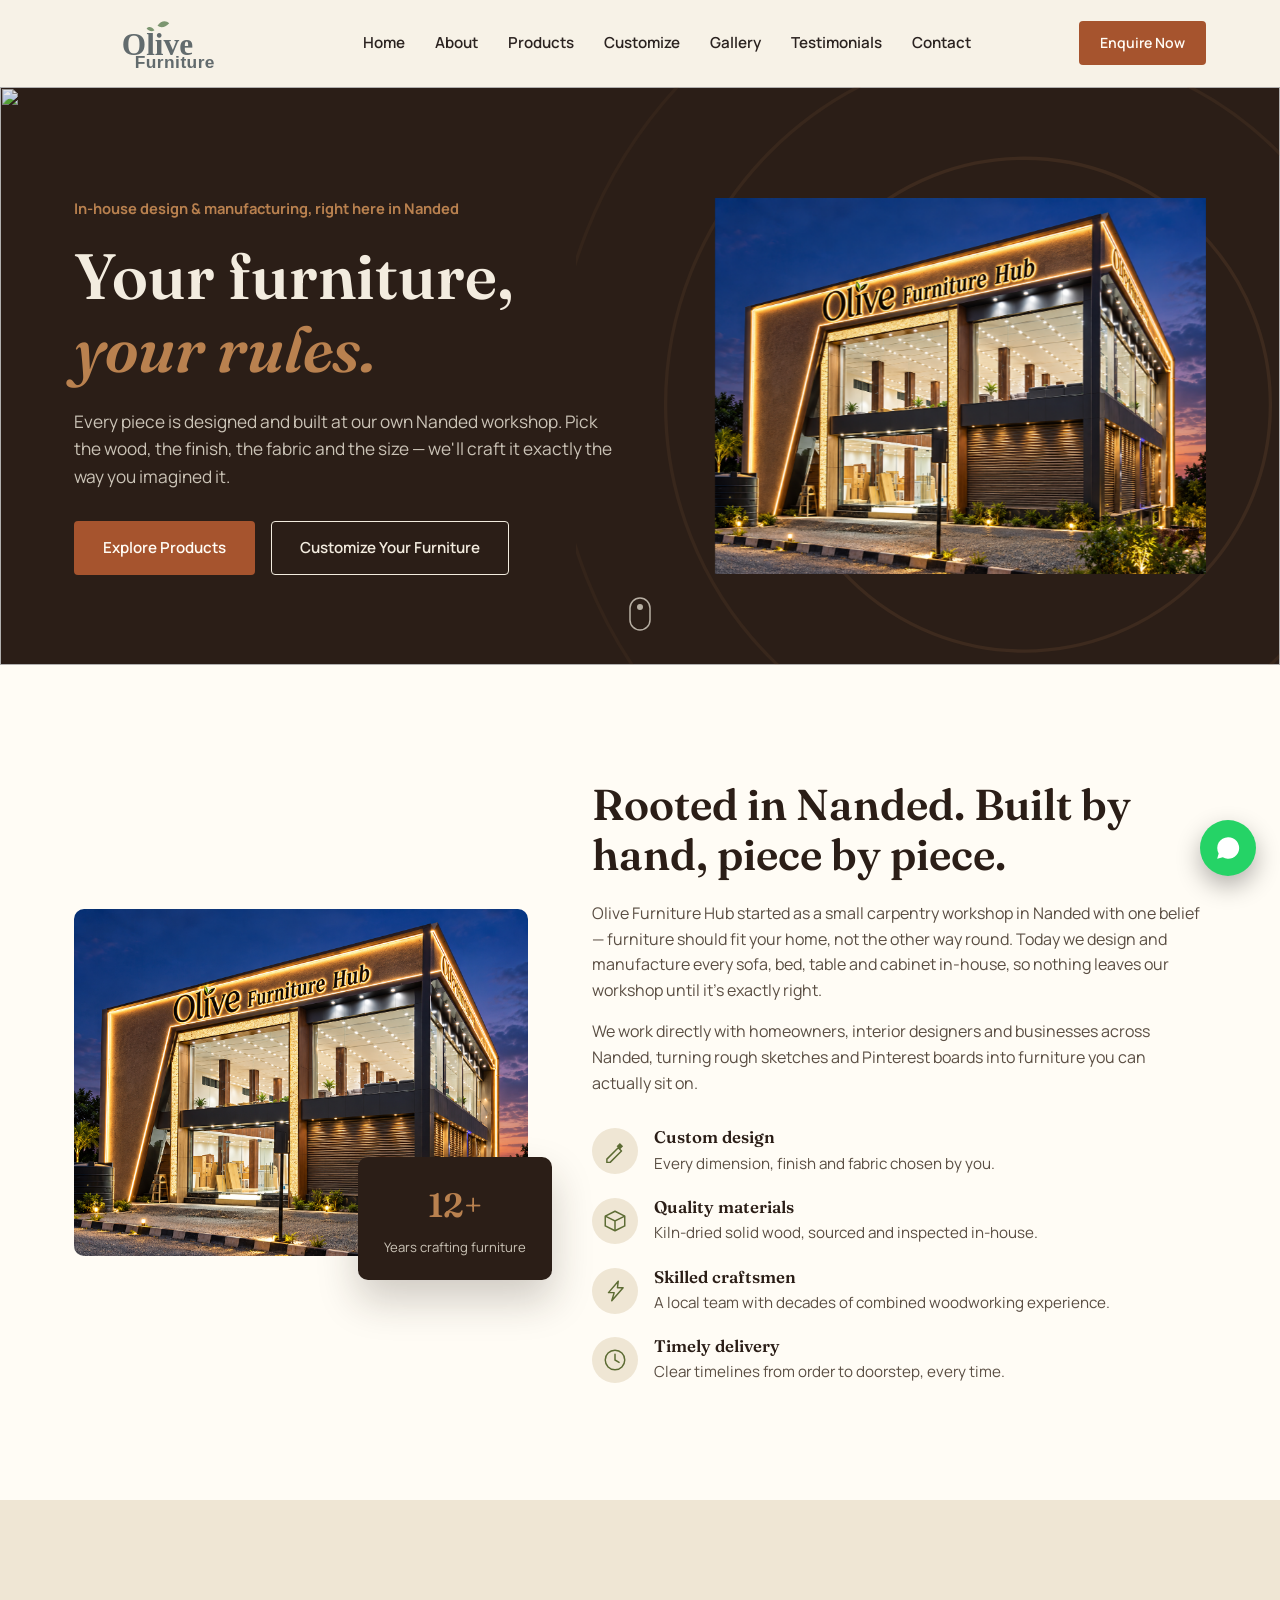
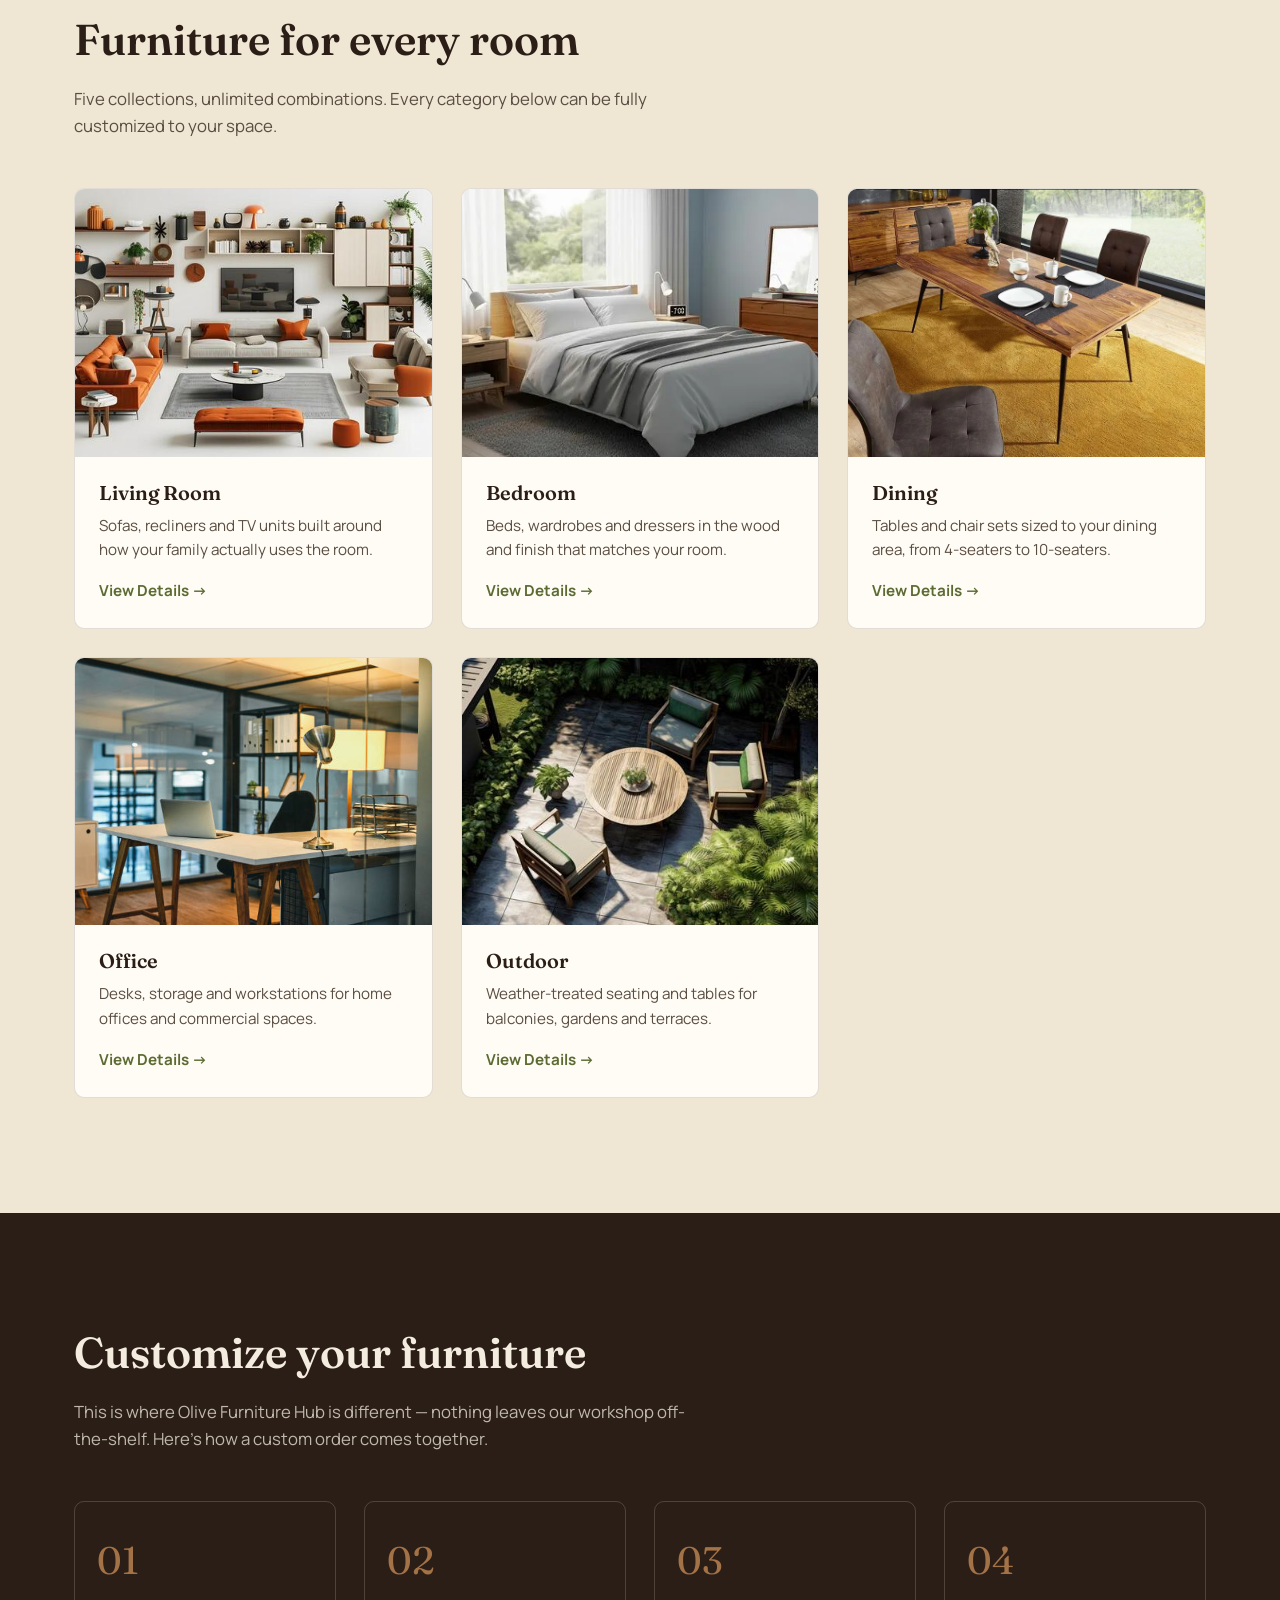
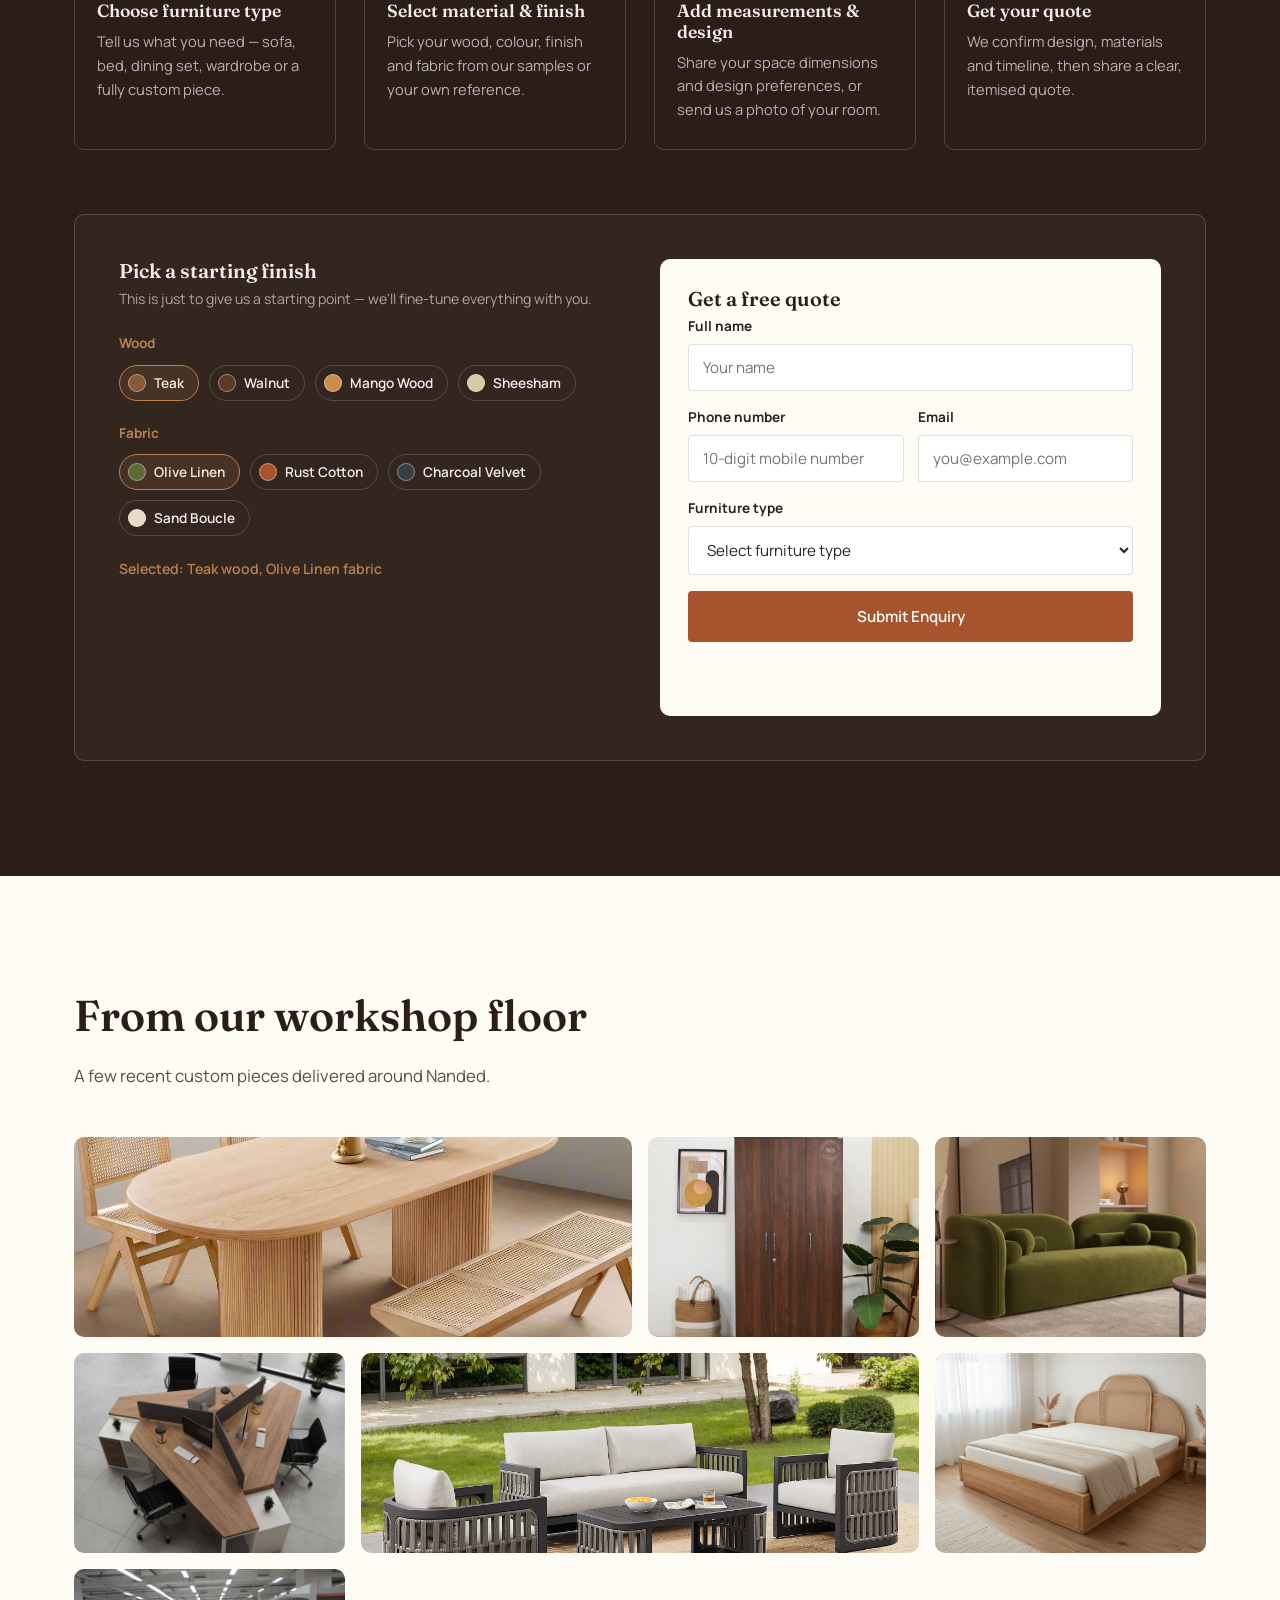
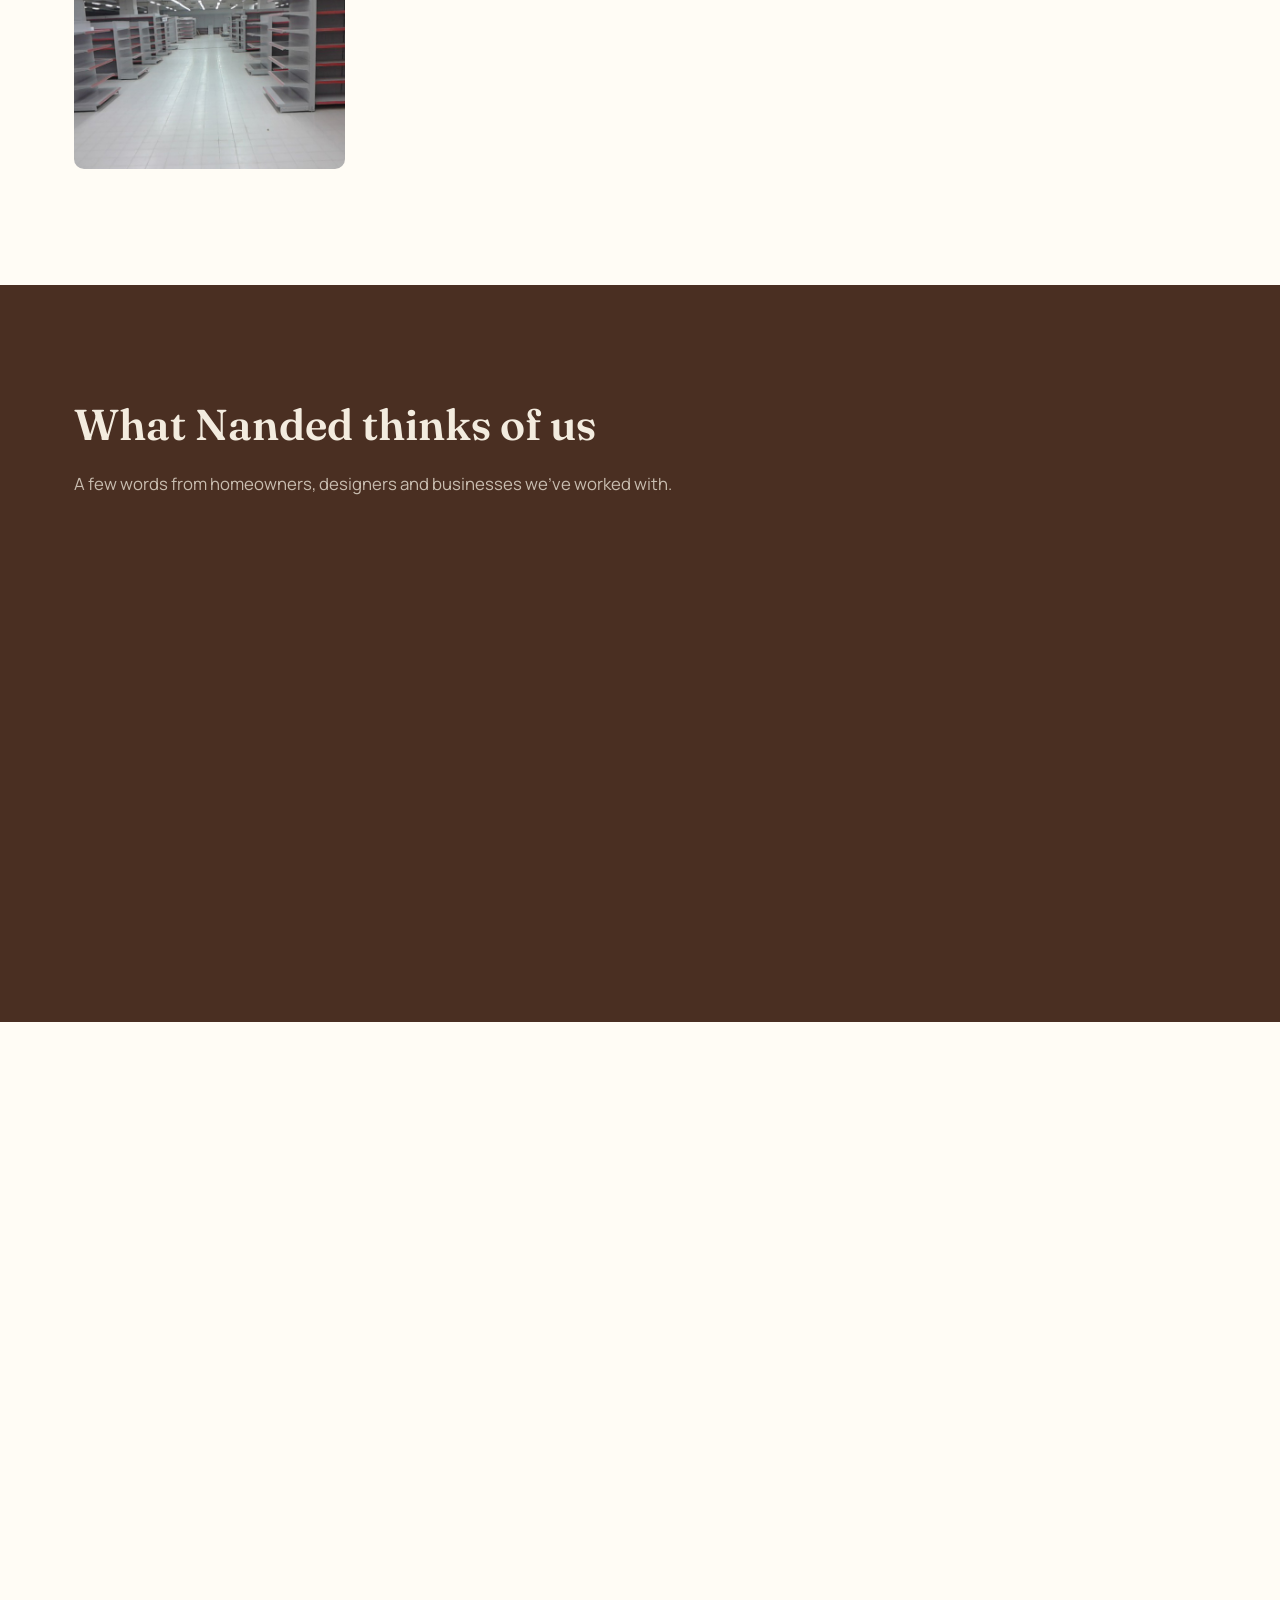
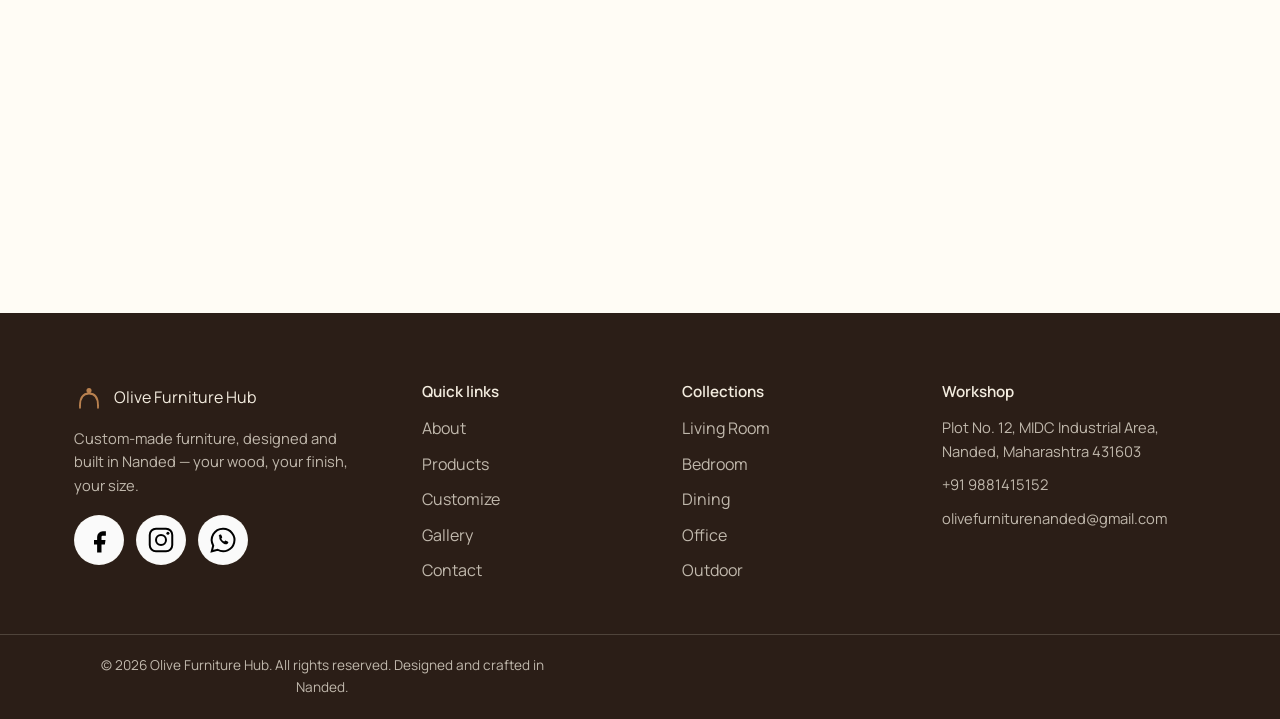
==== index.html @ 36357e7a "Add files via upload" ====
<!DOCTYPE html>
<html lang="en">
<head>
<meta charset="UTF-8">
<meta name="viewport" content="width=device-width, initial-scale=1.0">
<title>Olive Furniture Hub | Custom-Made Furniture in Nanded, Maharashtra</title>
<meta name="description" content="Olive Furniture Hub designs and manufactures custom, made-to-order furniture in Nanded. Choose your wood, finish, fabric and size — we craft the rest.">

<!-- Google Fonts: Fraunces (display serif) + Manrope (body sans) -->
<link rel="preconnect" href="https://fonts.googleapis.com">
<link rel="preconnect" href="https://fonts.gstatic.com" crossorigin>
<link href="https://fonts.googleapis.com/css2?family=Fraunces:ital,opsz,wght@0,9..144,400;0,9..144,500;0,9..144,600;0,9..144,700;1,9..144,500&family=Manrope:wght@400;500;600;700;800&display=swap" rel="stylesheet">

<link rel="stylesheet" href="style.css">
</head>
<body>

<!-- ============ HEADER / NAVBAR ============ -->
<header class="site-header" id="siteHeader">
  <div class="container header-inner">
    <a href="#home" class="logo">
      <span class="logo-mark" aria-hidden="true">
        <svg class="logo-svg"
        viewBox="0 20 250 115"
        xmlns="http://www.w3.org/2000/svg">

       <!-- OLIVE -->
       <text x="110"
             y="105"
             text-anchor="middle"
             font-family="Georgia, 'Times New Roman', serif"
             font-size="72"
             font-weight="600"
             letter-spacing="0"
             fill="#626B6D">
           Olive
       </text>

       <!-- Leaf -->
       <path
       d="M110 38
       C118 25, 130 25, 137 32
       C128 42, 118 44, 110 38Z"
       fill="#7C9670"/>

       <!-- Small leaf -->
       <path
       d="M103 48
       C97 39, 89 39, 85 44
       C91 51, 98 52, 103 48Z"
      fill="#7C9670"
    />

       <!-- Furniture -->
       <text x="150"
             y="135"
             text-anchor="middle"
             font-family="Arial, Helvetica, sans-serif"
             font-size="40"
             font-weight="600"
             letter-spacing="1"
             fill="#626B6D">
           Furniture
       </text>

   </svg>
      </span>
    </a>

    <nav class="main-nav" id="mainNav" aria-label="Primary">
      <ul>
        <li><a href="#home" class="nav-link">Home</a></li>
        <li><a href="#about" class="nav-link">About</a></li>
        <li><a href="#products" class="nav-link">Products</a></li>
        <li><a href="#customize" class="nav-link">Customize</a></li>
        <li><a href="#gallery" class="nav-link">Gallery</a></li>
        <li><a href="#testimonials" class="nav-link">Testimonials</a></li>
        <li><a href="#contact" class="nav-link">Contact</a></li>
      </ul>
    </nav>

    <div class="header-actions">
      <a href="#customize" class="btn btn-primary btn-small">Enquire Now</a>
      <button class="nav-toggle" id="navToggle" aria-label="Toggle menu" aria-expanded="false" aria-controls="mainNav">
        <span></span><span></span><span></span>
      </button>
    </div>
  </div>
</header>

<main>

  <!-- ============ HERO ============ -->
  <section class="hero" id="home">
    <div class="hero-bg" aria-hidden="true">
      <img src="https://placehold.co/1600x1200/2b1e17/2b1e17?text=+" alt="" class="hero-bg-img">
      <div class="wood-rings" aria-hidden="true">
        <svg viewBox="0 0 400 400" width="100%" height="100%" preserveAspectRatio="xMidYMid slice">
          <circle cx="200" cy="200" r="60" fill="none" stroke="#B9814F" stroke-opacity="0.18" stroke-width="1.5"/>
          <circle cx="200" cy="200" r="110" fill="none" stroke="#B9814F" stroke-opacity="0.14" stroke-width="1.5"/>
          <circle cx="200" cy="200" r="160" fill="none" stroke="#B9814F" stroke-opacity="0.10" stroke-width="1.5"/>
          <circle cx="200" cy="200" r="210" fill="none" stroke="#B9814F" stroke-opacity="0.07" stroke-width="1.5"/>
        </svg>
      </div>
    </div>

    <div class="container hero-inner">
      <div class="hero-copy">
        <p class="hero-eyebrow" data-reveal-item>In-house design &amp; manufacturing, right here in Nanded</p>
        <h1 class="hero-title">
          <span data-reveal-item>Your furniture,</span>
          <span data-reveal-item><em>your rules.</em></span>
        </h1>
        <p class="hero-sub" data-reveal-item>Every piece is designed and built at our own Nanded workshop. Pick the wood, the finish, the fabric and the size — we'll craft it exactly the way you imagined it.</p>
        <div class="hero-ctas" data-reveal-item>
          <a href="#products" class="btn btn-primary">Explore Products</a>
          <a href="#customize" class="btn btn-outline">Customize Your Furniture</a>
        </div>
      </div>

      <div class="hero-visual" data-reveal-item>
        <img src="image/shop-photo.png" alt="">
        </svg>
      </div>
    </div>
    <a href="#about" class="scroll-cue" aria-label="Scroll to About section">
      <svg width="22" height="34" viewBox="0 0 22 34"><rect x="1" y="1" width="20" height="32" rx="10" fill="none" stroke="currentColor" stroke-width="1.5"/><circle class="scroll-cue-dot" cx="11" cy="10" r="3" fill="currentColor"/></svg>
    </a>
  </section>

  <!-- ============ ABOUT ============ -->
  <section class="about" id="about">
    <div class="container about-grid">
      <div class="about-media" data-reveal>
        <img src="/image/shop-photo.png" alt="Craftsmen working at the Olive Furniture Hub workshop in Nanded" loading="lazy">
        <div class="about-stat-card">
          <span class="stat-number" data-count="12">0</span><span class="stat-suffix">+</span>
          <span class="stat-label">Years crafting furniture</span>
        </div>
      </div>

      <div class="about-copy" data-reveal>
        <h2>Rooted in Nanded. Built by hand, piece by piece.</h2>
        <p>Olive Furniture Hub started as a small carpentry workshop in Nanded with one belief — furniture should fit your home, not the other way round. Today we design and manufacture every sofa, bed, table and cabinet in-house, so nothing leaves our workshop until it's exactly right.</p>
        <p>We work directly with homeowners, interior designers and businesses across Nanded, turning rough sketches and Pinterest boards into furniture you can actually sit on.</p>

        <ul class="usp-list">
          <li>
            <span class="usp-icon" aria-hidden="true"><svg viewBox="0 0 32 32" width="26" height="26"><path d="M6 26 L20 12 L24 16 L10 30 L6 30 Z" fill="none" stroke="currentColor" stroke-width="1.8" stroke-linejoin="round"/><path d="M18 10 L22 6 L26 10 L22 14 Z" fill="currentColor"/></svg></span>
            <div><h3>Custom design</h3><p>Every dimension, finish and fabric chosen by you.</p></div>
          </li>
          <li>
            <span class="usp-icon" aria-hidden="true"><svg viewBox="0 0 32 32" width="26" height="26"><path d="M16 4 L28 10 V22 L16 28 L4 22 V10 Z" fill="none" stroke="currentColor" stroke-width="1.8" stroke-linejoin="round"/><path d="M4 10 L16 16 L28 10 M16 16 V28" fill="none" stroke="currentColor" stroke-width="1.8"/></svg></span>
            <div><h3>Quality materials</h3><p>Kiln-dried solid wood, sourced and inspected in-house.</p></div>
          </li>
          <li>
            <span class="usp-icon" aria-hidden="true"><svg viewBox="0 0 32 32" width="26" height="26"><path d="M20 4 L8 18 H15 L12 28 L26 12 H19 Z" fill="none" stroke="currentColor" stroke-width="1.8" stroke-linejoin="round"/></svg></span>
            <div><h3>Skilled craftsmen</h3><p>A local team with decades of combined woodworking experience.</p></div>
          </li>
          <li>
            <span class="usp-icon" aria-hidden="true"><svg viewBox="0 0 32 32" width="26" height="26"><circle cx="16" cy="16" r="12" fill="none" stroke="currentColor" stroke-width="1.8"/><path d="M16 9 V16 L21 19" fill="none" stroke="currentColor" stroke-width="1.8" stroke-linecap="round"/></svg></span>
            <div><h3>Timely delivery</h3><p>Clear timelines from order to doorstep, every time.</p></div>
          </li>
        </ul>
      </div>
    </div>
  </section>

  <!-- ============ PRODUCTS ============ -->
  <section class="products" id="products">
    <div class="container">
      <div class="section-head" data-reveal>
        <h2>Furniture for every room</h2>
        <p>Five collections, unlimited combinations. Every category below can be fully customized to your space.</p>
      </div>

      <div class="product-grid">

        <article class="product-card" data-reveal data-furniture-type="Living Room">
          <div class="product-media">
            <img src="image/Living-room-furniture.png" alt="Custom living room furniture collection" loading="lazy">
          </div>
          <div class="product-body">
            <h3>Living Room</h3>
            <p>Sofas, recliners and TV units built around how your family actually uses the room.</p>
            <button class="btn btn-text view-details-btn" data-type="Living Room"><a href="products-page.html">View Details →</a></button>
          </div>
        </article>

        <article class="product-card" data-reveal data-furniture-type="Bedroom">
          <div class="product-media">
            <img src="image/bedroom-furniture.png" alt="Custom bedroom furniture collection" loading="lazy">
          </div>
          <div class="product-body">
            <h3>Bedroom</h3>
            <p>Beds, wardrobes and dressers in the wood and finish that matches your room.</p>
            <button class="btn btn-text view-details-btn" data-type="Bedroom"><a href="products-page.html">View Details →</a></button>
          </div>
        </article>

        <article class="product-card" data-reveal data-furniture-type="Dining">
          <div class="product-media">
            <img src="image/dining-room-furniture .png" alt="Custom dining furniture collection" loading="lazy">
          </div>
          <div class="product-body">
            <h3>Dining</h3>
            <p>Tables and chair sets sized to your dining area, from 4-seaters to 10-seaters.</p>
            <button class="btn btn-text view-details-btn" data-type="Dining"><a href="products-page.html">View Details →</a></button>
          </div>
        </article>

        <article class="product-card" data-reveal data-furniture-type="Office">
          <div class="product-media">
            <img src="image/office-furniture .png" alt="Custom office furniture collection" loading="lazy">
          </div>
          <div class="product-body">
            <h3>Office</h3>
            <p>Desks, storage and workstations for home offices and commercial spaces.</p>
            <button class="btn btn-text view-details-btn" data-type="Office"><a href="products-page.html">View Details →</a></button>
          </div>
        </article>

        <article class="product-card" data-reveal data-furniture-type="Outdoor">
          <div class="product-media">
            <img src="image/outdoor-furniture.png" alt="Custom outdoor furniture collection" loading="lazy">
          </div>
          <div class="product-body">
            <h3>Outdoor</h3>
            <p>Weather-treated seating and tables for balconies, gardens and terraces.</p>
            <button class="btn btn-text view-details-btn" data-type="Outdoor"><a href="products-page.html">View Details →</a></button>
          </div>
        </article>

      </div>
    </div>
  </section>

  <!-- ============ CUSTOMIZE ============ -->
  <section class="customize" id="customize">
    <div class="container">
      <div class="section-head section-head-light" data-reveal>
        <h2>Customize your furniture</h2>
        <p>This is where Olive Furniture Hub is different — nothing leaves our workshop off-the-shelf. Here's how a custom order comes together.</p>
      </div>

      <div class="steps" data-reveal>
        <div class="step">
          <span class="step-number">01</span>
          <h3>Choose furniture type</h3>
          <p>Tell us what you need — sofa, bed, dining set, wardrobe or a fully custom piece.</p>
        </div>
        <div class="step">
          <span class="step-number">02</span>
          <h3>Select material &amp; finish</h3>
          <p>Pick your wood, colour, finish and fabric from our samples or your own reference.</p>
        </div>
        <div class="step">
          <span class="step-number">03</span>
          <h3>Add measurements &amp; design</h3>
          <p>Share your space dimensions and design preferences, or send us a photo of your room.</p>
        </div>
        <div class="step">
          <span class="step-number">04</span>
          <h3>Get your quote</h3>
          <p>We confirm design, materials and timeline, then share a clear, itemised quote.</p>
        </div>
      </div>

      <div class="customize-panel" data-reveal>
        <div class="material-picker">
          <h3>Pick a starting finish</h3>
          <p class="picker-hint">This is just to give us a starting point — we'll fine-tune everything with you.</p>

          <div class="picker-group">
            <span class="picker-label">Wood</span>
            <div class="swatch-row" role="group" aria-label="Wood finish options">
              <button type="button" class="swatch-btn is-selected" style="--sw:#8a5a34" data-wood="Teak" aria-pressed="true">Teak</button>
              <button type="button" class="swatch-btn" style="--sw:#5c3a26" data-wood="Walnut" aria-pressed="false">Walnut</button>
              <button type="button" class="swatch-btn" style="--sw:#c98f4a" data-wood="Mango Wood" aria-pressed="false">Mango Wood</button>
              <button type="button" class="swatch-btn" style="--sw:#d9c9a3" data-wood="Sheesham" aria-pressed="false">Sheesham</button>
            </div>
          </div>

          <div class="picker-group">
            <span class="picker-label">Fabric</span>
            <div class="swatch-row" role="group" aria-label="Fabric options">
              <button type="button" class="swatch-btn is-selected" style="--sw:#5c6b33" data-fabric="Olive Linen" aria-pressed="true">Olive Linen</button>
              <button type="button" class="swatch-btn" style="--sw:#a6542e" data-fabric="Rust Cotton" aria-pressed="false">Rust Cotton</button>
              <button type="button" class="swatch-btn" style="--sw:#3a3f47" data-fabric="Charcoal Velvet" aria-pressed="false">Charcoal Velvet</button>
              <button type="button" class="swatch-btn" style="--sw:#e6dcc6" data-fabric="Sand Boucle" aria-pressed="false">Sand Boucle</button>
            </div>
          </div>

          <p class="picker-selection" id="pickerSelection">Selected: Teak wood, Olive Linen fabric</p>
        </div>

        <form class="enquiry-form" id="enquiryForm" novalidate>
          <h3>Get a free quote</h3>

          <div class="form-row">
            <label for="cf-name">Full name</label>
            <input type="text" id="cf-name" name="name" required placeholder="Your name">
          </div>

          <div class="form-row form-row-split">
            <div>
              <label for="cf-phone">Phone number</label>
              <input type="tel" id="cf-phone" name="phone" required placeholder="10-digit mobile number" pattern="[0-9+\-\s]{8,15}">
            </div>
            <div>
              <label for="cf-email">Email</label>
              <input type="email" id="cf-email" name="email" required placeholder="you@example.com">
            </div>
          </div>

          <div class="form-row">
            <label for="cf-type">Furniture type</label>
            <select id="cf-type" name="furnitureType" required>
              <option value="" disabled selected>Select furniture type</option>
              <option>Living Room</option>
              <option>Bedroom</option>
              <option>Dining</option>
              <option>Office</option>
              <option>Outdoor</option>
              <option>Something else / Fully custom</option>
            </select>
          </div>

          <input type="hidden" id="cf-wood" name="woodFinish" value="Teak">
          <input type="hidden" id="cf-fabric" name="fabric" value="Olive Linen">

          <button type="submit" class="btn btn-primary btn-block">Submit Enquiry</button>
          <p class="form-note" id="enquiryNote" role="status" aria-live="polite"></p>
        </form>
      </div>
    </div>
  </section>

  <!-- ============ GALLERY ============ -->
  <section class="gallery" id="gallery">
    <div class="container">
      <div class="section-head" data-reveal>
        <h2>From our workshop floor</h2>
        <p>A few recent custom pieces delivered around Nanded.</p>
      </div>

      <div class="gallery-grid" data-reveal>
        <button class="gallery-item span-2" data-caption="Custom teak dining set — Vishnupuri, Nanded">
          <img src="image/teak-dining-set.png" alt="Custom teak dining set delivered in Vishnupuri, Nanded" loading="lazy">
        </button>
        <button class="gallery-item" data-caption="Walnut-finish wardrobe — CIDCO, Nanded">
          <img src="image/walnut-finish-wardrobe.png" alt="Custom walnut finish wardrobe, CIDCO Nanded" loading="lazy">
        </button>
        <button class="gallery-item" data-caption="Olive-upholstered sofa set — Shivaji Nagar, Nanded">
          <img src="image/olive-upholstered-sofa-set.png" alt="Custom olive upholstered sofa set, Shivaji Nagar Nanded" loading="lazy">
        </button>
        <button class="gallery-item" data-caption="Office workstation set — commercial client, Nanded">
          <img src="image/office-workstation-set.png" alt="Custom office workstation set for a Nanded business" loading="lazy">
        </button>
        <button class="gallery-item span-2" data-caption="Outdoor patio seating — private residence, Vazirabad">
          <img src="image/outdoor-patio-seating.png" alt="Custom outdoor patio seating, Vazirabad Nanded" loading="lazy">
        </button>
        <button class="gallery-item" data-caption="Mango wood bed frame — client home, Nanded">
          <img src="image/mango-wood-bed-frame.png" alt="Custom mango wood bed frame delivered in Nanded" loading="lazy">
        </button>
        <button class="gallery-item" data-caption="Boutique store fixtures — Nanded city centre">
          <img src="image/retail-store-fixtures.png" alt="Custom retail store fixtures made for a Nanded boutique" loading="lazy">
        </button>
      </div>
    </div>
  </section>

  <!-- ============ TESTIMONIALS ============ -->
  <section class="testimonials" id="testimonials">
    <div class="container">
      <div class="section-head section-head-light" data-reveal>
        <h2>What Nanded thinks of us</h2>
        <p>A few words from homeowners, designers and businesses we've worked with.</p>
      </div>

      <div class="testimonial-grid" data-reveal>
        <figure class="testimonial-card">
          <span class="quote-mark" aria-hidden="true">&ldquo;</span>
          <div class="stars" aria-label="5 out of 5 stars">★★★★★</div>
          <blockquote>We gave them a Pinterest photo and our room measurements — the sofa that arrived matched almost exactly. The olive fabric was our idea and it looks fantastic.</blockquote>
          <figcaption>Rajesh Deshmukh <span>Vishnupuri, Nanded</span></figcaption>
        </figure>

        <figure class="testimonial-card">
          <span class="quote-mark" aria-hidden="true">&ldquo;</span>
          <div class="stars" aria-label="5 out of 5 stars">★★★★★</div>
          <blockquote>As an interior designer, I need a manufacturer who can actually follow a spec sheet. Olive Furniture Hub is now my go-to for every custom-wood project in Nanded.</blockquote>
          <figcaption>Ar. Priya Kulkarni <span>Interior Designer, Nanded</span></figcaption>
        </figure>

        <figure class="testimonial-card">
          <span class="quote-mark" aria-hidden="true">&ldquo;</span>
          <div class="stars" aria-label="4.5 out of 5 stars">★★★★☆</div>
          <blockquote>Ordered a full set of office desks for our new showroom. Delivery was on the date they promised, and the finish quality is better than the branded options we compared.</blockquote>
          <figcaption>Sanjay Patil <span>Shop Owner, Nanded</span></figcaption>
        </figure>
      </div>
    </div>
  </section>

  <!-- ============ CONTACT ============ -->
  <section class="contact" id="contact">
    <div class="container contact-grid">
      <div class="contact-info" data-reveal>
        <h2>Visit or reach us</h2>
        <p>Have a design in mind? Drop by the workshop or send us a message — we reply within a day.</p>

        <ul class="contact-list">
          <li>
            <span class="contact-icon" aria-hidden="true"><svg viewBox="0 0 24 24" width="22" height="22"><path d="M12 22 C12 22 5 14.5 5 9.5 A7 7 0 0 1 19 9.5 C19 14.5 12 22 12 22 Z" fill="none" stroke="currentColor" stroke-width="1.6"/><circle cx="12" cy="9.5" r="2.6" fill="none" stroke="currentColor" stroke-width="1.6"/></svg></span>
            <span>Opp. New Kisan Fruit Market, Maltekdi Road, Kamsha, Nanded-431605</span>
          </li>
          <li>
            <span class="contact-icon" aria-hidden="true"><svg viewBox="0 0 24 24" width="22" height="22"><path d="M4 4h4l2 5-2.5 1.5a12 12 0 0 0 6 6L15 14l5 2v4a2 2 0 0 1-2 2C9.6 22 2 14.4 2 6a2 2 0 0 1 2-2Z" fill="none" stroke="currentColor" stroke-width="1.6" stroke-linejoin="round"/></svg></span>
            <a href="tel:+919881415152">+91 9881415152</a>
            <span>/ </span>
            <a href="tel:+919595951641">+91 9595951641
            </a>
          </li>
          <li>
            <span class="contact-icon" aria-hidden="true"><svg viewBox="0 0 24 24" width="22" height="22"><rect x="3" y="5" width="18" height="14" rx="2" fill="none" stroke="currentColor" stroke-width="1.6"/><path d="M3 6l9 7 9-7" fill="none" stroke="currentColor" stroke-width="1.6"/></svg></span>
            <a href="mailto: olivefurniturenanded@gmail.com">olivefurniturenanded@gmail.com</a>
          </li>
          <li>
            <span class="contact-icon" aria-hidden="true"><svg viewBox="0 0 24 24" width="22" height="22"><circle cx="12" cy="12" r="9" fill="none" stroke="currentColor" stroke-width="1.6"/><path d="M12 7v5l3.5 2" fill="none" stroke="currentColor" stroke-width="1.6" stroke-linecap="round"/></svg></span>
            <span>Mon – Sun: 10:30 AM – 9:00 PM · </span>
          </li>
        </ul>

        <div class="map-embed">
          <iframe src="https://www.google.com/maps/embed?pb=!1m18!1m12!1m3!1d3768.3905339121243!2d77.34354177433642!3d19.178137648759865!2m3!1f0!2f0!3f0!3m2!1i1024!2i768!4f13.1!3m3!1m2!1s0x3bd1d700284fc1b5%3A0xa8c2c66d99af30bd!2sOLIVE%20FURNITURE%20HUB!5e0!3m2!1sen!2sus!4v1788777095769!5m2!1sen!2sus" width="600" height="300" style="border:0;" allowfullscreen="" loading="lazy" referrerpolicy="strict-origin-when-cross-origin"></iframe>
        </div>
      </div>

      <form class="contact-form" id="contactForm" data-reveal novalidate>
        <h3>Send us a message</h3>
        <div class="form-row">
          <label for="ct-name">Name</label>
          <input type="text" id="ct-name" name="name" required placeholder="Your name">
        </div>
        <div class="form-row">
          <label for="ct-email">Phone No.</label>
          <input type="phone" id="ct-email" name="email" required placeholder="10-digit Mobile Number">
        </div>
        <div class="form-row">
          <label for="ct-message">Message</label>
          <textarea id="ct-message" name="message" rows="5" required placeholder="Tell us what you're looking for..."></textarea>
        </div>
        <button type="submit" class="btn btn-primary btn-block">Send Message</button>
        <p class="form-note" id="contactNote" role="status" aria-live="polite"></p>
      </form>
    </div>
  </section>

</main>

<!-- ============ FOOTER ============ -->
<footer class="site-footer">
  <div class="container footer-grid">
    <div class="footer-brand">
      <a href="#home" class="logo logo-footer">
        <span class="logo-mark" aria-hidden="true">
          <svg viewBox="0 0 40 40" width="30" height="30"><path d="M8 30 Q8 14 20 14 Q32 14 32 30" fill="none" stroke="currentColor" stroke-width="2.4" stroke-linecap="round"/><path d="M8 30 V33 M32 30 V33" stroke="currentColor" stroke-width="2.4" stroke-linecap="round"/><circle cx="20" cy="10" r="3.4" fill="currentColor"/></svg>
        </span>
        <span class="logo-text">Olive Furniture Hub</span>
      </a>
      <p>Custom-made furniture, designed and built in Nanded — your wood, your finish, your size.</p>
      <div class="social-row">
        <a href="#" aria-label="Facebook"><svg viewBox="0 0 24 24" width="30" height="30"><path d="M15 8.5h2.5V5h-2.5A4.5 4.5 0 0 0 10.5 9.5V12H8v3.5h2.5V22H14v-6.5h2.7l.5-3.5H14V9.7c0-.9.4-1.2 1-1.2Z" fill="currentColor"/></svg></a>
        <a href="#" aria-label="Instagram"><svg viewBox="0 0 24 24" width="30" height="30"><rect x="3" y="3" width="18" height="18" rx="5" fill="none" stroke="currentColor" stroke-width="1.6"/><circle cx="12" cy="12" r="4" fill="none" stroke="currentColor" stroke-width="1.6"/><circle cx="17.5" cy="6.5" r="1.2" fill="currentColor"/></svg></a>
        <a href="#" aria-label="WhatsApp"><svg viewBox="0 0 24 24" width="30" height="30"><path d="M12 3a9 9 0 0 0-7.8 13.5L3 21l4.7-1.2A9 9 0 1 0 12 3Z" fill="none" stroke="currentColor" stroke-width="1.6"/><path d="M8.5 8.7c.3-.7 1-1.3 1.7-1.1.4.1.9 1.4 1.1 1.9.1.3 0 .6-.2.8l-.5.6c.4.9 1.4 1.9 2.3 2.3l.6-.5c.2-.2.5-.3.8-.2.5.2 1.8.7 1.9 1.1.2.7-.4 1.4-1.1 1.7-1.1.5-2.6-.1-4.2-1.7-1.6-1.6-2.2-3.1-1.7-4.2Z" fill="currentColor"/></svg></a>
      </div>
    </div>

    <div class="footer-links">
      <h4>Quick links</h4>
      <ul>
        <li><a href="#about">About</a></li>
        <li><a href="#products">Products</a></li>
        <li><a href="#customize">Customize</a></li>
        <li><a href="#gallery">Gallery</a></li>
        <li><a href="#contact">Contact</a></li>
      </ul>
    </div>

    <div class="footer-links">
      <h4>Collections</h4>
      <ul>
        <li><a href="#products">Living Room</a></li>
        <li><a href="#products">Bedroom</a></li>
        <li><a href="#products">Dining</a></li>
        <li><a href="#products">Office</a></li>
        <li><a href="#products">Outdoor</a></li>
      </ul>
    </div>

    <div class="footer-contact">
      <h4>Workshop</h4>
      <p>Plot No. 12, MIDC Industrial Area,<br>Nanded, Maharashtra 431603</p>
      <p><a href="tel:+919881415152">+91 9881415152</a></p>
      <p><a href="mailto:olivefurniturenanded@gmail.com">olivefurniturenanded@gmail.com</a></p>
    </div>
  </div>

  <div class="footer-bottom">
    <div class="container">
      <p>&copy; <span id="year"></span> Olive Furniture Hub. All rights reserved. Designed and crafted in Nanded.</p>
    </div>
  </div>
</footer>

<!-- Floating quick-contact button -->
<a href="https://wa.me/919881415152" class="float-whatsapp" target="_blank" rel="noopener" aria-label="Chat with us on WhatsApp">
  <svg viewBox="0 0 24 24" width="26" height="26"><path d="M12 2a10 10 0 0 0-8.6 15L2 22l5.2-1.4A10 10 0 1 0 12 2Z" fill="currentColor"/><path d="M8.7 7.4c.3-.7 1.1-1.5 1.9-1.2.5.1 1 1.6 1.2 2.1.1.4 0 .7-.2.9l-.6.7c.5 1 1.6 2.1 2.6 2.6l.7-.6c.2-.2.5-.3.9-.2.5.2 2 .7 2.1 1.2.3.8-.5 1.6-1.2 1.9-1.2.6-2.9-.1-4.7-1.9-1.8-1.8-2.5-3.5-1.7-4.5Z" fill="#fff"/></svg>
</a>

<!-- Lightbox for gallery -->
<div class="lightbox" id="lightbox" aria-hidden="true">
  <button class="lightbox-close" id="lightboxClose" aria-label="Close preview">&times;</button>
  <figure>
    <img id="lightboxImg" src="" alt="">
    <figcaption id="lightboxCaption"></figcaption>
  </figure>
</div>

<script src="script.js"></script>
</body>
</html>
---- style.css ----
/* =========================================================
   OLIVE FURNITURE HUB — STYLESHEET
   Structure:
   1. Design tokens (colors, type, spacing)
   2. Reset & base
   3. Layout helpers
   4. Buttons
   5. Header / Nav
   6. Hero
   7. About
   8. Products
   9. Customize
   10. Gallery + Lightbox
   11. Testimonials
   12. Contact
   13. Footer
   14. Floating WhatsApp button
   15. Scroll-reveal & misc animation
   16. Responsive breakpoints
   ========================================================= */

/* ---------- 1. DESIGN TOKENS ---------- */
:root{
  /* Warm, woody palette */
  --cream:        #fffcf5;   /* main light background */
  --cream-alt:    #EFE6D4;   /* secondary light background */
  --walnut-dark:  #2B1E17;   /* darkest brown - footer, deep sections */
  --walnut:       #4A2F22;   /* rich walnut - hero, headings on light */
  --oak:          #B9814F;   /* warm oak accent */
  --olive:        #5C6B33;   /* brand olive green */
  --olive-dark:   #414A24;   /* olive hover state */
  --rust:         #A6542E;   /* CTA / accent */
  --rust-dark:    #8A4324;
  --text:         #2B2320;   /* body text on light backgrounds */
  --text-soft:    #5A4E43;
  --text-on-dark: #F3ECDF;
  --line:         rgba(43, 30, 23, 0.14);
  --line-on-dark: rgba(243, 236, 223, 0.18);

  --font-display: 'Fraunces', Georgia, serif;
  --font-body: 'Manrope', -apple-system, BlinkMacSystemFont, sans-serif;

  --radius-sm: 4px;
  --radius-md: 10px;
  --shadow-soft: 0 14px 30px rgba(43, 30, 23, 0.14);
  --shadow-lift: 0 20px 40px rgba(43, 30, 23, 0.22);

  --container-w: 1180px;
  --section-pad: clamp(64px, 9vw, 120px);
}

/* ---------- 2. RESET & BASE ---------- */
*, *::before, *::after{ box-sizing: border-box; }
html{ scroll-behavior: smooth; }
body{
  margin:0;
  font-family: var(--font-body);
  color: var(--text);
  background: var(--cream);
  line-height: 1.6;
  -webkit-font-smoothing: antialiased;
}
img{ max-width:100%; display:block; }
a{ color: inherit; text-decoration: none; }
ul{ list-style:none; margin:0; padding:0; }
button{ font-family: inherit; cursor:pointer; }
h1,h2,h3,h4{
  font-family: var(--font-display);
  color: var(--walnut-dark);
  line-height: 1.15;
  margin: 0 0 0.5em;
  font-weight: 600;
}
h1{ font-size: clamp(2.4rem, 5vw, 4rem); }
h2{ font-size: clamp(1.9rem, 3.4vw, 2.7rem); }
h3{ font-size: 1.25rem; }
p{ margin:0 0 1em; max-width: 62ch; }
em{ font-style: italic; }

@media (prefers-reduced-motion: reduce){
  html{ scroll-behavior:auto; }
  *, *::before, *::after{ animation-duration: 0.01ms !important; animation-iteration-count:1 !important; transition-duration: 0.01ms !important; }
}

/* ---------- 3. LAYOUT HELPERS ---------- */
.container{
  width: 100%;
  max-width: var(--container-w);
  margin: 0 auto;
  padding: 0 24px;
}
section{ padding: var(--section-pad) 0; }
.section-head{ max-width: 640px; margin-bottom: 48px; }
.section-head p{ color: var(--text-soft); font-size: 1.05rem; }
.section-head-light h2, .section-head-light p{ color: var(--text-on-dark); }
.section-head-light p{ color: rgba(243,236,223,0.75); }

/* ---------- 4. BUTTONS ---------- */
.btn{
  display: inline-flex;
  align-items:center;
  justify-content:center;
  gap: 8px;
  padding: 14px 28px;
  border-radius: var(--radius-sm);
  font-weight: 600;
  font-size: 0.95rem;
  border: 1.5px solid transparent;
  transition: transform 0.25s ease, background-color 0.25s ease, color 0.25s ease, box-shadow 0.25s ease;
  white-space: nowrap;
}
.btn-primary{
  background: var(--rust);
  color: var(--cream);
}
.btn-primary:hover{
  background: var(--rust-dark);
  transform: translateY(-2px);
  box-shadow: var(--shadow-soft);
}
.btn-outline{
  border-color: var(--text-on-dark);
  color: var(--text-on-dark);
  background: transparent;
}
.btn-outline:hover{
  background: var(--text-on-dark);
  color: var(--walnut-dark);
  transform: translateY(-2px);
}
.btn-small{ padding: 10px 20px; font-size: 0.88rem; }
.btn-block{ width:100%; }
.btn-text{
  background:none;
  border:none;
  padding:0;
  color: var(--olive);
  font-weight:700;
  border-bottom: 1.5px solid transparent;
}
.btn-text:hover{ border-bottom-color: var(--olive); }

/* ---------- 5. HEADER / NAV ---------- */
.site-header{
  position: sticky;
  top:0;
  z-index: 100;
  background: rgba(247, 241, 230, 0.9);
  backdrop-filter: blur(10px);
  border-bottom: 1px solid transparent;
  transition: box-shadow 0.3s ease, border-color 0.3s ease, padding 0.3s ease;
}
.site-header.scrolled{
  box-shadow: 0 4px 20px rgba(43,30,23,0.08);
  border-bottom-color: var(--line);
}
.header-inner{
  display:flex;
  align-items:center;
  justify-content:space-between;
  padding: 18px 24px;
  transition: padding 0.3s ease;
}
.site-header.scrolled .header-inner{ padding: 12px 24px; }

.logo{
  display:flex;
  align-items:center;
  gap:10px;
  color: var(--walnut-dark);
}

.logo-svg {
  width: 180px;
  height: 50px;
}
.logo-mark{ color: var(--rust); display:flex; }

.main-nav ul{ display:flex; gap: 30px; }
.nav-link{
  position:relative;
  font-weight: 600;
  font-size: 0.95rem;
  color: var(--text);
  padding: 6px 0;
}
.nav-link::after{
  content:"";
  position:absolute;
  left:0; bottom:0;
  width:0%; height:2px;
  background: var(--olive);
  transition: width 0.25s ease;
}
.nav-link:hover::after{ width:100%; }

.header-actions{ display:flex; align-items:center; gap:18px; }

.nav-toggle{
  display:none;
  flex-direction:column;
  justify-content:center;
  gap:5px;
  width: 34px; height: 34px;
  background:none; border:none;
  padding:0;
}
.nav-toggle span{
  display:block; height:2px; width:100%;
  background: var(--walnut-dark);
  transition: transform 0.3s ease, opacity 0.3s ease;
}
.nav-toggle.is-open span:nth-child(1){ transform: translateY(7px) rotate(45deg); }
.nav-toggle.is-open span:nth-child(2){ opacity:0; }
.nav-toggle.is-open span:nth-child(3){ transform: translateY(-7px) rotate(-45deg); }

/* ---------- 6. HERO ---------- */
.hero{
  position: relative;
  background: var(--walnut-dark);
  color: var(--text-on-dark);
  overflow: hidden;
  padding: clamp(60px, 10vw, 110px) 0 90px;
}
.hero-bg{ position:absolute; inset:0; z-index:0; }
.hero-bg-img{ position:absolute; inset:0; width:100%; height:100%; object-fit:cover; opacity:0.9; }
.wood-rings{ position:absolute; top:-10%; right:-15%; width:70%; height:130%; opacity:0.9; }

.hero-inner{
  position:relative;
  z-index:1;
  display:grid;
  grid-template-columns: 1.1fr 0.9fr;
  gap: 40px;
  align-items:center;
}
.hero-eyebrow{
  font-size: 0.92rem;
  color: var(--oak);
  font-weight:700;
  margin-bottom: 18px;
}
.hero-title{ color: var(--text-on-dark); margin-bottom: 22px; }
.hero-title span{ display:block; }
.hero-title em{ color: var(--oak); font-style: italic; }
.hero-sub{ color: rgba(243,236,223,0.8); font-size: 1.08rem; max-width: 50ch; }
.hero-ctas{ display:flex; gap:16px; flex-wrap:wrap; margin-top: 30px; }

.hero-visual{ position:relative; display:flex; justify-content:center; }
.hero-chair{ max-width: 320px; filter: drop-shadow(0 30px 40px rgba(0,0,0,0.35)); }

.swatch-cluster{ position:absolute; inset:0; pointer-events:none; }
.swatch-chip{
  position:absolute;
  background: var(--c);
  color: #fff;
  font-size: 0.7rem;
  font-weight:700;
  padding: 7px 12px;
  border-radius: 999px;
  box-shadow: 0 8px 18px rgba(0,0,0,0.3);
  opacity:0;
  animation: chipFloat 6s ease-in-out infinite, chipIn 0.8s ease forwards;
  animation-delay: var(--d), var(--d);
}
.swatch-chip:nth-child(1){ top:6%; left:2%; }
.swatch-chip:nth-child(2){ top:20%; right:0%; }
.swatch-chip:nth-child(3){ top:48%; left:-6%; }
.swatch-chip:nth-child(4){ bottom:22%; right:2%; }
.swatch-chip:nth-child(5){ bottom:6%; left:8%; }
.swatch-chip:nth-child(6){ top:74%; right:16%; }

@keyframes chipIn{ from{ opacity:0; transform: translateY(14px) scale(0.85); } to{ opacity:1; transform: translateY(0) scale(1); } }
@keyframes chipFloat{ 0%,100%{ transform: translateY(0px); } 50%{ transform: translateY(-10px); } }

.scroll-cue{
  position:absolute;
  left:50%;
  bottom: 26px;
  transform: translateX(-50%);
  color: rgba(243,236,223,0.7);
}
.scroll-cue-dot{ animation: cueDrop 1.8s ease-in-out infinite; }
@keyframes cueDrop{ 0%{ transform: translateY(0); opacity:1; } 60%{ transform: translateY(10px); opacity:0.2; } 61%{ transform: translateY(0); opacity:0; } 100%{ opacity:1; } }

/* hero load-in sequence (single orchestrated moment) */
[data-reveal-item]{ opacity:0; transform: translateY(18px); animation: heroIn 0.8s ease forwards; }
.hero-eyebrow[data-reveal-item]{ animation-delay: 0.05s; }
.hero-title span:nth-child(1)[data-reveal-item]{ animation-delay: 0.2s; }
.hero-title span:nth-child(2)[data-reveal-item]{ animation-delay: 0.35s; }
.hero-sub[data-reveal-item]{ animation-delay: 0.5s; }
.hero-ctas[data-reveal-item]{ animation-delay: 0.65s; }
.hero-visual[data-reveal-item]{ animation-delay: 0.4s; }
@keyframes heroIn{ to{ opacity:1; transform: translateY(0); } }

/* ---------- 7. ABOUT ---------- */
.about{ background: var(--cream); }
.about-grid{
  display:grid;
  grid-template-columns: 0.85fr 1.15fr;
  gap: 64px;
  align-items:center;
}
.about-media{ position:relative; }
.about-media img{ border-radius: var(--radius-md); }
.about-stat-card{
  position:absolute;
  bottom: -24px;
  right: -24px;
  background: var(--walnut-dark);
  color: var(--text-on-dark);
  padding: 22px 26px;
  border-radius: var(--radius-md);
  box-shadow: var(--shadow-lift);
  text-align:center;
  min-width: 150px;
}
.stat-number, .stat-suffix{
  font-family: var(--font-display);
  font-size: 2.1rem;
  font-weight: 600;
  color: var(--oak);
}
.stat-label{ display:block; font-size: 0.82rem; color: rgba(243,236,223,0.8); margin-top: 4px; }

.about-copy p{ color: var(--text-soft); }
.usp-list{ margin-top: 32px; display:grid; gap: 22px; }
.usp-list li{ display:flex; gap: 16px; align-items:flex-start; }
.usp-icon{
  flex-shrink:0;
  width: 46px; height: 46px;
  border-radius: 50%;
  background: var(--cream-alt);
  color: var(--olive);
  display:flex; align-items:center; justify-content:center;
}
.usp-list h3{ font-size: 1.05rem; margin-bottom: 4px; }
.usp-list p{ color: var(--text-soft); font-size: 0.95rem; margin:0; }

/* ---------- 8. PRODUCTS ---------- */
.products{ background: var(--cream-alt); }
.product-grid{
  display:grid;
  grid-template-columns: repeat(3, 1fr);
  gap: 28px;
}
.product-card{
  background: var(--cream);
  border: 1px solid var(--line);
  border-radius: var(--radius-md);
  overflow:hidden;
  transition: transform 0.35s ease, box-shadow 0.35s ease, border-color 0.35s ease;
}
.product-card:hover{
  transform: translateY(-8px);
  box-shadow: var(--shadow-soft);
  border-color: var(--olive);
}
.product-media{ overflow:hidden; aspect-ratio: 4/3; position:relative; }
.product-media::after{
  content:"";
  position:absolute; inset:0;
  border-top: 3px solid var(--olive);
  transform: scaleX(0);
  transform-origin:left;
  transition: transform 0.35s ease;
}
.product-card:hover .product-media::after{ transform: scaleX(1); }
.product-media img{ width:100%; height:100%; object-fit:cover; transition: transform 0.5s ease; }
.product-card:hover .product-media img{ transform: scale(1.06); }
.product-body{ padding: 24px; }
.product-body p{ color: var(--text-soft); font-size: 0.95rem; margin-bottom: 16px; }
.product-card:nth-child(4), .product-card:nth-child(5){ grid-column: span 1; }

/* ---------- 9. CUSTOMIZE ---------- */
.customize{ background: var(--walnut-dark); color: var(--text-on-dark); }
.steps{
  display:grid;
  grid-template-columns: repeat(4, 1fr);
  gap: 28px;
  margin-bottom: 64px;
  position:relative;
}
.step{
  position:relative;
  padding: 28px 22px;
  border: 1px solid var(--line-on-dark);
  border-radius: var(--radius-md);
}
.step-number{
  display:block;
  font-family: var(--font-display);
  font-size: 2.4rem;
  color: var(--oak);
  opacity: 0.85;
  margin-bottom: 10px;
}
.step h3{ color: var(--text-on-dark); font-size: 1.1rem; }
.step p{ color: rgba(243,236,223,0.72); font-size: 0.92rem; margin:0; }

.customize-panel{
  display:grid;
  grid-template-columns: 1fr 1fr;
  gap: 40px;
  background: rgba(247,241,230,0.04);
  border: 1px solid var(--line-on-dark);
  border-radius: var(--radius-md);
  padding: clamp(24px, 4vw, 44px);
}
.material-picker h3, .enquiry-form h3{ color: var(--text-on-dark); margin-bottom: 6px; }
.picker-hint{ color: rgba(243,236,223,0.65); font-size: 0.88rem; margin-bottom: 22px; }
.picker-group{ margin-bottom: 22px; }
.picker-label{ display:block; font-weight:700; font-size: 0.85rem; margin-bottom: 10px; color: var(--oak); }
.swatch-row{ display:flex; flex-wrap:wrap; gap: 10px; }
.swatch-btn{
  display:flex; align-items:center; gap:8px;
  background: transparent;
  border: 1.5px solid var(--line-on-dark);
  color: var(--text-on-dark);
  padding: 8px 14px 8px 8px;
  border-radius: 999px;
  font-size: 0.85rem;
  font-weight:600;
  transition: border-color 0.25s ease, transform 0.2s ease;
}
.swatch-btn::before{
  content:"";
  width: 18px; height:18px;
  border-radius:50%;
  background: var(--sw);
  border: 1px solid rgba(255,255,255,0.4);
}
.swatch-btn:hover{ transform: translateY(-2px); }
.swatch-btn.is-selected{ border-color: var(--oak); background: rgba(185,129,79,0.14); }
.picker-selection{ font-size: 0.88rem; color: var(--oak); font-weight:600; margin-top: 20px; }

.enquiry-form{ background: var(--cream); border-radius: var(--radius-md); padding: 28px; color: var(--text); }
.enquiry-form h3{ color: var(--walnut-dark); }

/* ---------- Form elements (shared) ---------- */
.form-row{ margin-bottom: 16px; }
.form-row-split{ display:grid; grid-template-columns: 1fr 1fr; gap: 14px; }
.form-row label{ display:block; font-size: 0.85rem; font-weight:700; margin-bottom: 6px; color: inherit; }
.form-row input, .form-row select, .form-row textarea{
  width:100%;
  padding: 12px 14px;
  border-radius: var(--radius-sm);
  border: 1.5px solid var(--line);
  background: #fff;
  font-family: inherit;
  font-size: 0.95rem;
  color: var(--text);
  transition: border-color 0.2s ease, box-shadow 0.2s ease;
}
.form-row input:focus, .form-row select:focus, .form-row textarea:focus{
  outline:none;
  border-color: var(--olive);
  box-shadow: 0 0 0 3px rgba(92,107,51,0.18);
}
.form-note{ min-height: 20px; font-size: 0.9rem; font-weight:600; color: var(--olive); margin-top: 12px; }
.form-note.is-error{ color: var(--rust); }

/* ---------- 10. GALLERY + LIGHTBOX ---------- */
.gallery{ background: var(--cream); }
.gallery-grid{
  display:grid;
  grid-template-columns: repeat(4, 1fr);
  grid-auto-rows: 200px;
  gap: 16px;
}
.gallery-item{
  position:relative;
  border:none;
  padding:0;
  border-radius: var(--radius-md);
  overflow:hidden;
  background:none;
}
.gallery-item.span-2{ grid-column: span 2; }
.gallery-item img{ width:100%; height:100%; object-fit:cover; transition: transform 0.5s ease, filter 0.4s ease; }
.gallery-item::after{
  content: attr(data-caption);
  position:absolute; inset:auto 0 0 0;
  padding: 14px;
  font-size: 0.8rem;
  font-weight:600;
  color:#fff;
  background: linear-gradient(to top, rgba(0,0,0,0.75), transparent);
  opacity:0;
  transform: translateY(8px);
  transition: opacity 0.3s ease, transform 0.3s ease;
  text-align:left;
}
.gallery-item:hover img{ transform: scale(1.08); }
.gallery-item:hover::after{ opacity:1; transform: translateY(0); }

.lightbox{
  position:fixed; inset:0;
  background: rgba(20,14,10,0.92);
  display:flex; align-items:center; justify-content:center;
  z-index: 1000;
  opacity:0; pointer-events:none;
  transition: opacity 0.3s ease;
  padding: 30px;
}
.lightbox.is-open{ opacity:1; pointer-events:auto; }
.lightbox figure{ max-width: 900px; margin:0; text-align:center; }
.lightbox img{ max-height: 76vh; margin: 0 auto; border-radius: var(--radius-md); }
.lightbox figcaption{ color: var(--text-on-dark); margin-top: 16px; font-size: 0.95rem; }
.lightbox-close{
  position:absolute; top: 24px; right: 30px;
  background:none; border:none;
  color:#fff; font-size: 2.2rem; line-height:1;
}

/* ---------- 11. TESTIMONIALS ---------- */
.testimonials{ background: var(--walnut); }
.testimonial-grid{ display:grid; grid-template-columns: repeat(3, 1fr); gap: 28px; }
.testimonial-card{
  position:relative;
  background: rgba(247,241,230,0.06);
  border: 1px solid var(--line-on-dark);
  border-radius: var(--radius-md);
  padding: 32px 28px;
  margin:0;
}
.quote-mark{
  font-family: var(--font-display);
  font-size: 3.5rem;
  color: var(--oak);
  line-height:1;
  display:block;
  margin-bottom: 6px;
}
.stars{ color: var(--oak); letter-spacing: 2px; margin-bottom: 12px; }
.testimonial-card blockquote{ margin: 0 0 20px; color: rgba(243,236,223,0.88); font-size: 0.98rem; }
.testimonial-card figcaption{ font-weight:700; color: var(--text-on-dark); }
.testimonial-card figcaption span{ display:block; font-weight:500; font-size: 0.85rem; color: rgba(243,236,223,0.65); margin-top: 2px; }

/* ---------- 12. CONTACT ---------- */
.contact{ background: var(--cream); }
.contact-grid{ display:grid; grid-template-columns: 1fr 1fr; gap: 56px; }
.contact-info p{ color: var(--text-soft); }
.contact-list{ display:grid; gap: 18px; margin: 28px 0; }
.contact-list li{ display:flex; align-items:flex-start; gap: 14px; font-size: 0.96rem; }
.contact-icon{ color: var(--olive); flex-shrink:0; margin-top: 2px; }
.map-embed{ border-radius: var(--radius-md); overflow:hidden; border: 1px solid var(--line); }
.map-embed iframe{ display:block; filter: sepia(12%) saturate(85%); }

.contact-form{
  background: var(--cream-alt);
  border-radius: var(--radius-md);
  padding: 32px;
  border: 1px solid var(--line);
}

/* ---------- 13. FOOTER ---------- */
.site-footer{ background: var(--walnut-dark); color: rgba(243,236,223,0.75); }
.footer-grid{
  display:grid;
  grid-template-columns: 1.4fr 1fr 1fr 1.2fr;
  gap: 40px;
  padding: 70px 24px 50px;
}
.logo-footer{ color: var(--text-on-dark); margin-bottom: 14px; }
.logo-footer .logo-mark{ color: var(--oak); }
.footer-brand p{ font-size: 0.92rem; max-width: 32ch; }
.social-row{
  display:flex;
  gap: 12px;
  margin-top: 18px;
  color:black;
}
.social-row a{
  width:50px;
  height:50px;
  border-radius:50%;
  border: 1px solid var(--line-on-dark);
  display:flex; align-items:center; justify-content:center;
  background-color: rgb(250, 250, 250);
  transition: background 0.25s ease, transform 0.25s ease;
}
.social-row a:hover{ background: var(--olive); transform: translateY(-3px); }
.footer-links h4, .footer-contact h4{ 
  color: var(--text-on-dark);
  font-family: var(--font-body);
  font-size: 0.95rem;
  margin-bottom: 16px;
}
.footer-links ul{ display:grid; gap: 10px; }
.footer-links a:hover, .footer-contact a:hover{ color: var(--oak); }
.footer-contact p{ font-size: 0.92rem; margin-bottom: 10px; }
.footer-bottom{ border-top: 1px solid var(--line-on-dark); padding: 20px 0; }
.footer-bottom p{ margin:0; font-size: 0.85rem; text-align:center; }

/* ---------- 14. FLOATING WHATSAPP BUTTON ---------- */
.float-whatsapp{
  position: fixed;
  bottom: 24px; right: 24px;
  width: 56px; height: 56px;
  border-radius: 50%;
  background: #25D366;
  color:#fff;
  display:flex; 
  align-items:center; 
  justify-content:center;
  box-shadow: 0 10px 24px rgba(0,0,0,0.3);
  z-index: 90;
  transition: transform 0.25s ease;
  animation: whatsappPulse 2.6s ease-in-out infinite;
}
.float-whatsapp:hover{ transform: scale(1.08); }
@keyframes whatsappPulse{
  0%,100%{
    box-shadow: 0 10px 24px rgba(0,0,0,0.3), 0 0 0 0 rgba(37,211,102,0.5);
  } 
  50%{ 
    box-shadow: 0 10px 24px rgba(0,0,0,0.3), 0 0 0 10px rgba(37,211,102,0);
  }
}

/* ---------- 15. SCROLL-REVEAL ---------- */
[data-reveal]{
  opacity:0;
  transform: translateY(28px);
  transition: opacity 0.7s ease, transform 0.7s ease;
}
[data-reveal].in-view{ opacity:1; transform: translateY(0); }

.stat-number.counted{ transition: none; }

/* ---------- 16. RESPONSIVE ---------- */
@media (max-width: 1024px){
  .about-grid{ grid-template-columns: 1fr; }
  .about-media{ max-width: 460px; margin: 0 auto; }
  .product-grid{ grid-template-columns: repeat(2, 1fr); }
  .steps{ grid-template-columns: repeat(2, 1fr); }
  .customize-panel{ grid-template-columns: 1fr; }
  .testimonial-grid{ grid-template-columns: 1fr; }
  .contact-grid{ grid-template-columns: 1fr; }
  .footer-grid{ grid-template-columns: 1fr 1fr; }
  .gallery-grid{ grid-template-columns: repeat(2, 1fr); grid-auto-rows: 170px; }
  .gallery-item.span-2{ grid-column: span 2; }
}

@media (max-width: 860px){
  .main-nav{
    position: fixed;
    top: 66px; left:0; right:0;
    background: var(--cream);
    border-bottom: 1px solid var(--line);
    max-height: 0;
    overflow:hidden;
    transition: max-height 0.35s ease;
  }
  .main-nav.is-open{ max-height: 420px; }
  .main-nav ul{ flex-direction:column; gap:0; padding: 10px 24px 20px; }
  .main-nav li{ border-bottom: 1px solid var(--line); }
  .main-nav a{ display:block; padding: 14px 0; }
  .nav-toggle{ display:flex; }
  .header-actions .btn-small{ display:none; }

  .hero-inner{ grid-template-columns: 1fr; text-align:center; }
  .hero-copy{ order:1; }
  .hero-visual{ order:0; margin-bottom: 20px; }
  .hero-ctas{ justify-content:center; }
  .hero-sub{ margin-left:auto; margin-right:auto; }
}

@media (max-width: 640px){
  section{ padding: 56px 0; }
  .product-grid{ grid-template-columns: 1fr; }
  .steps{ grid-template-columns: 1fr; }
  .footer-grid{ grid-template-columns: 1fr; text-align:left; padding-top: 50px; }
  .gallery-grid{ grid-template-columns: 1fr 1fr; grid-auto-rows: 140px; }
  .form-row-split{ grid-template-columns: 1fr; }
  .about-stat-card{ right: 8px; bottom: -18px; padding: 16px 18px; min-width: 120px; }
  .stat-number{ font-size: 1.6rem; }
}
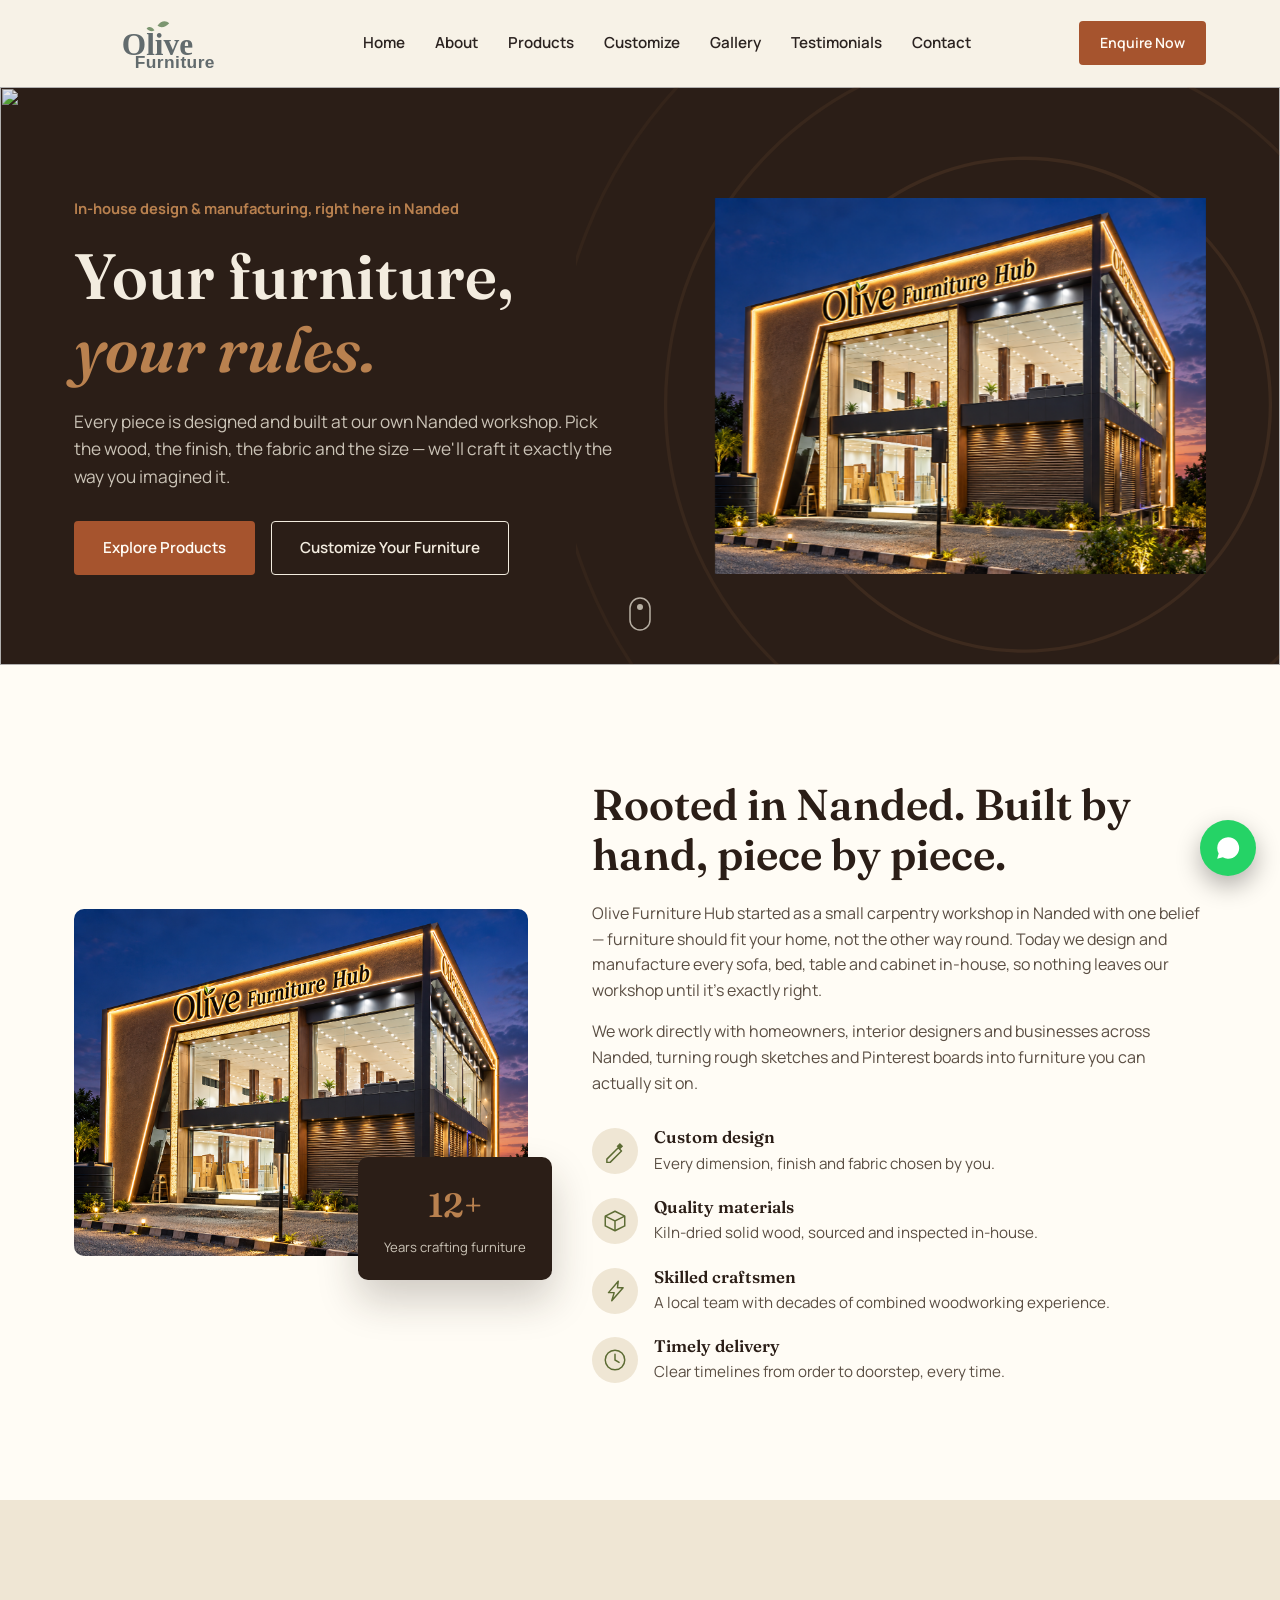
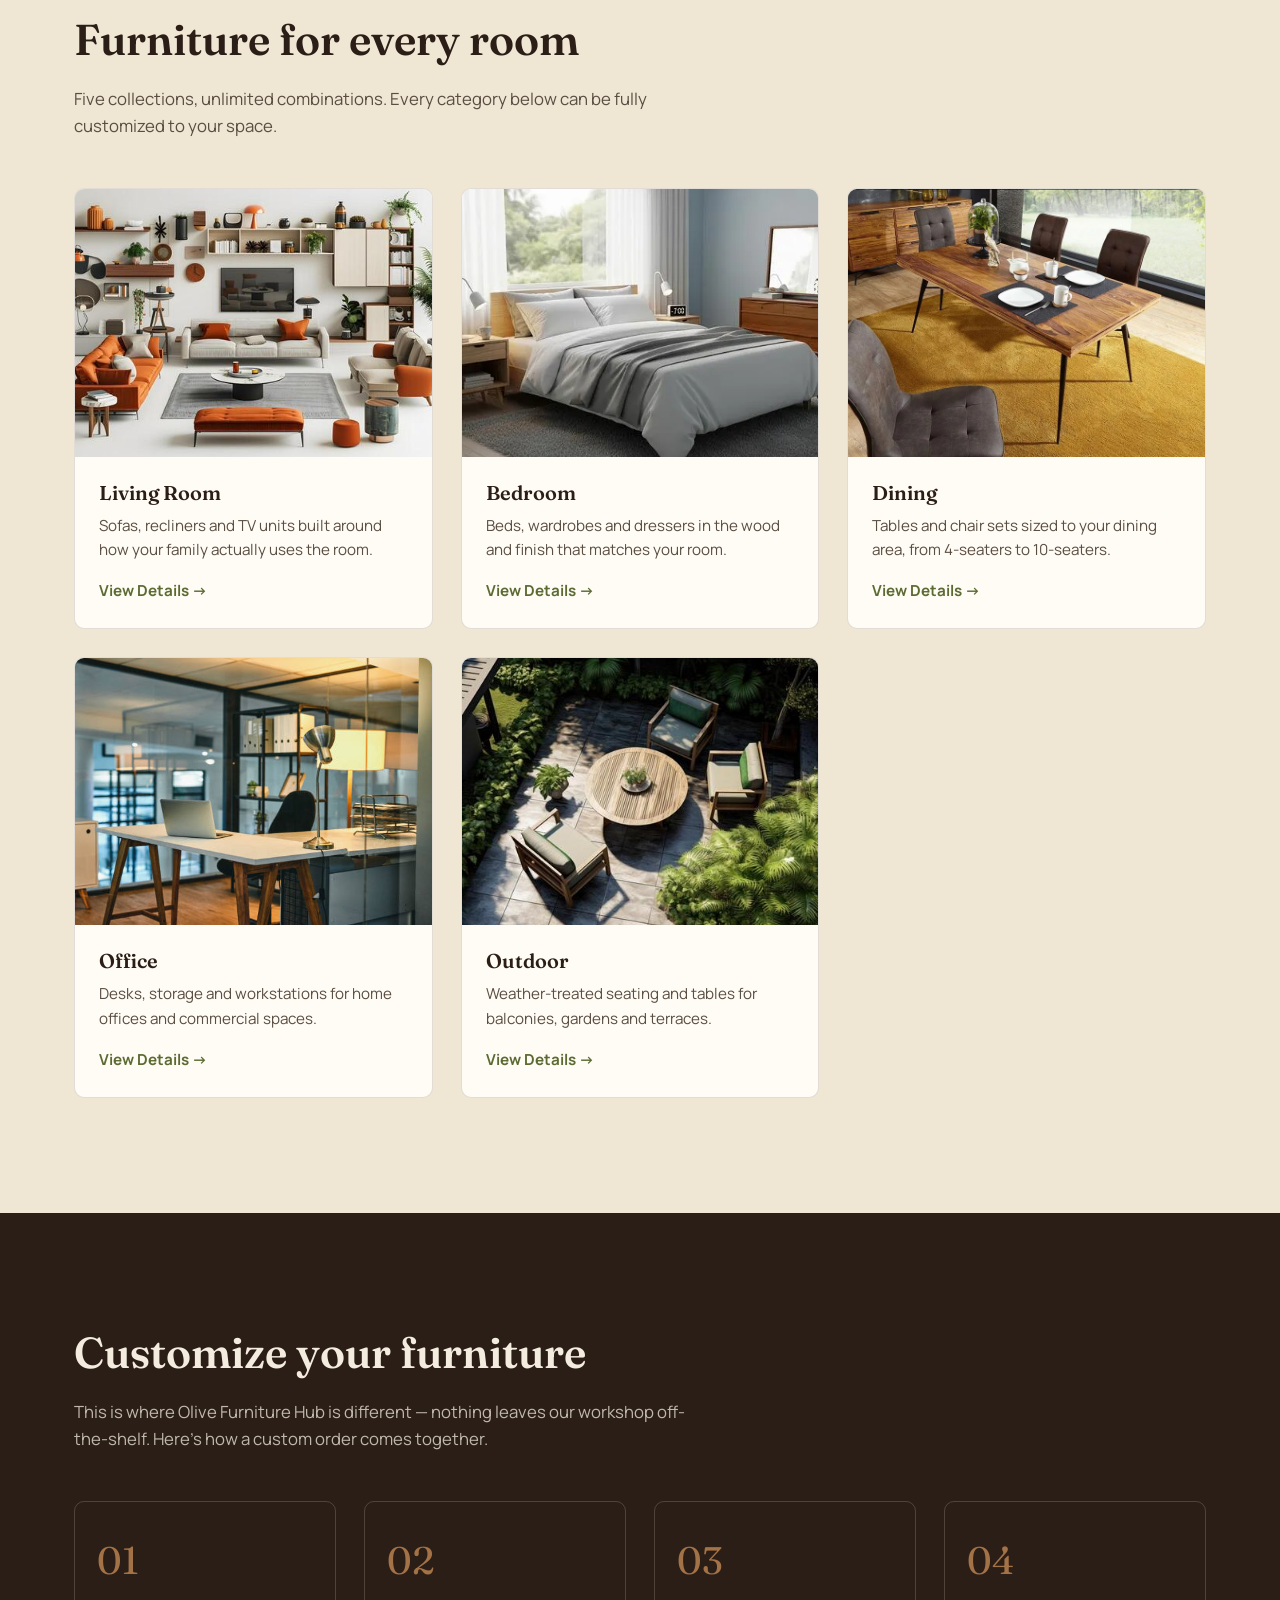
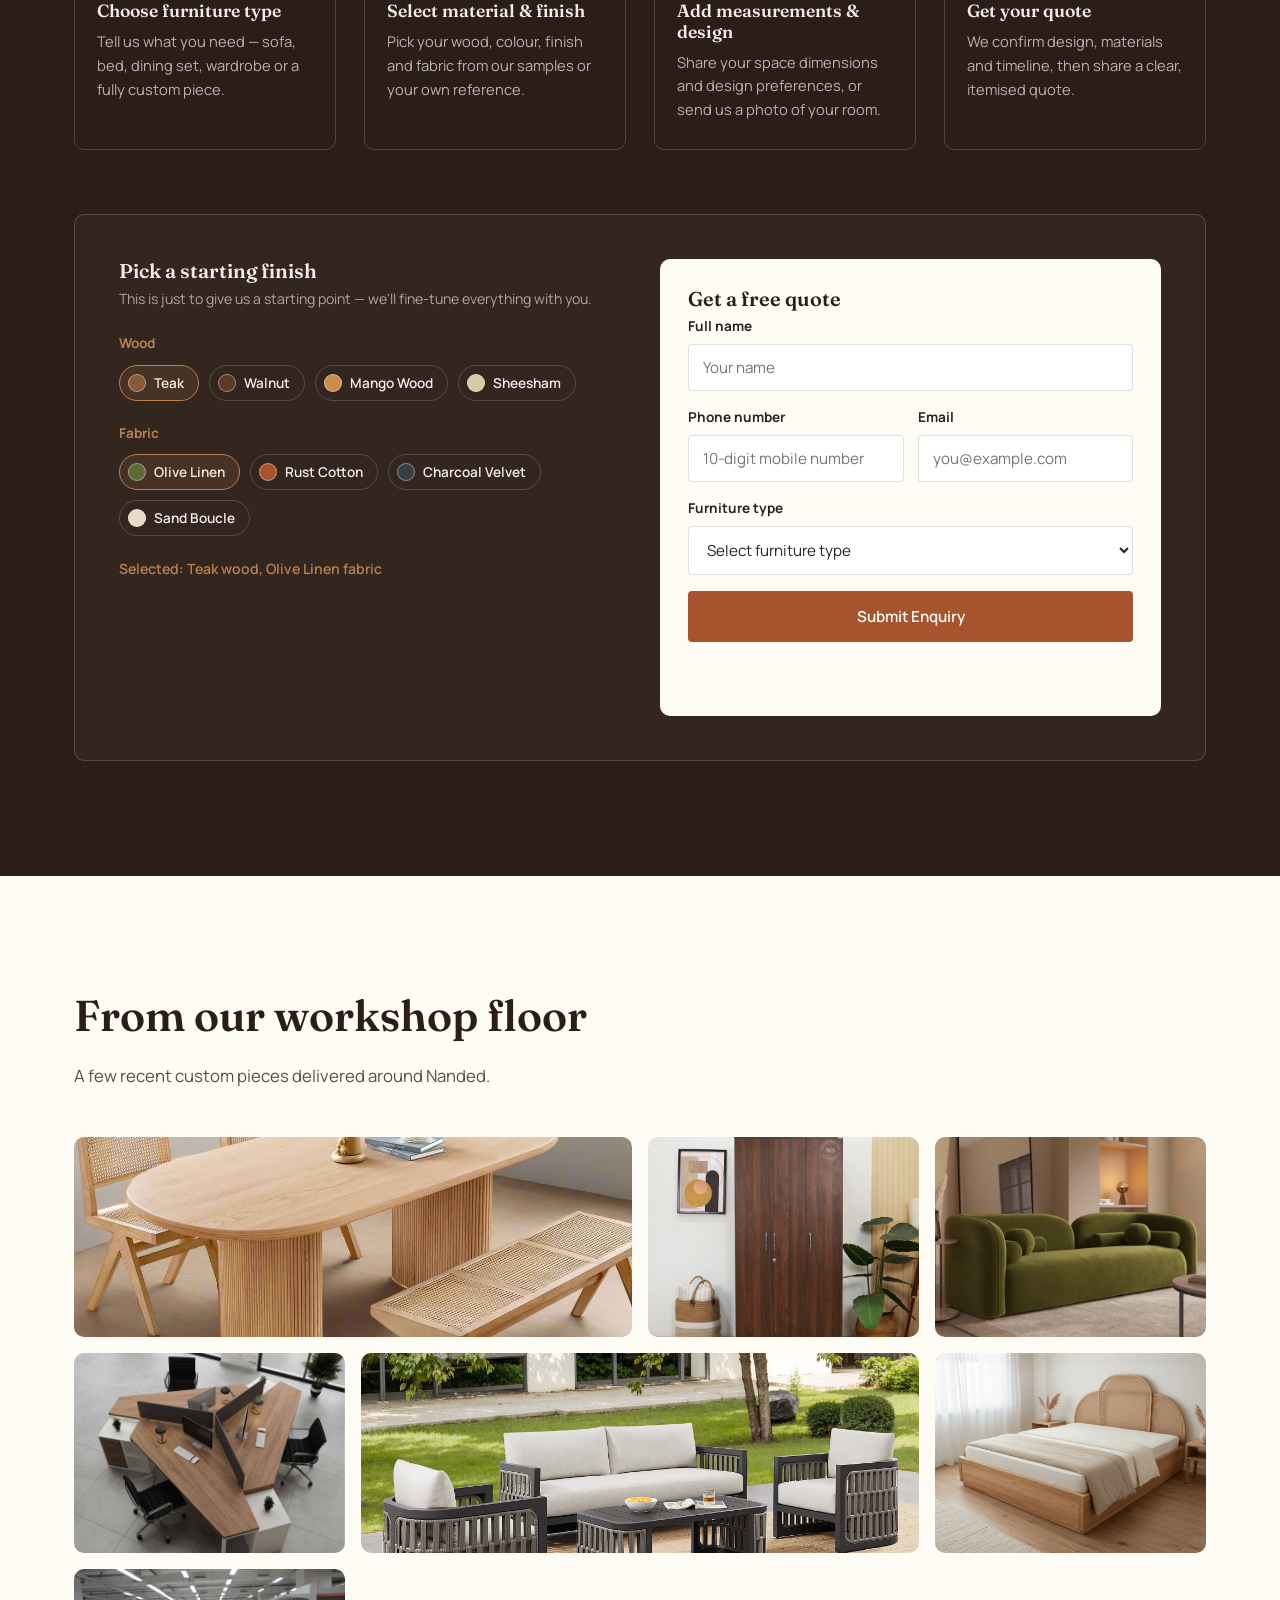
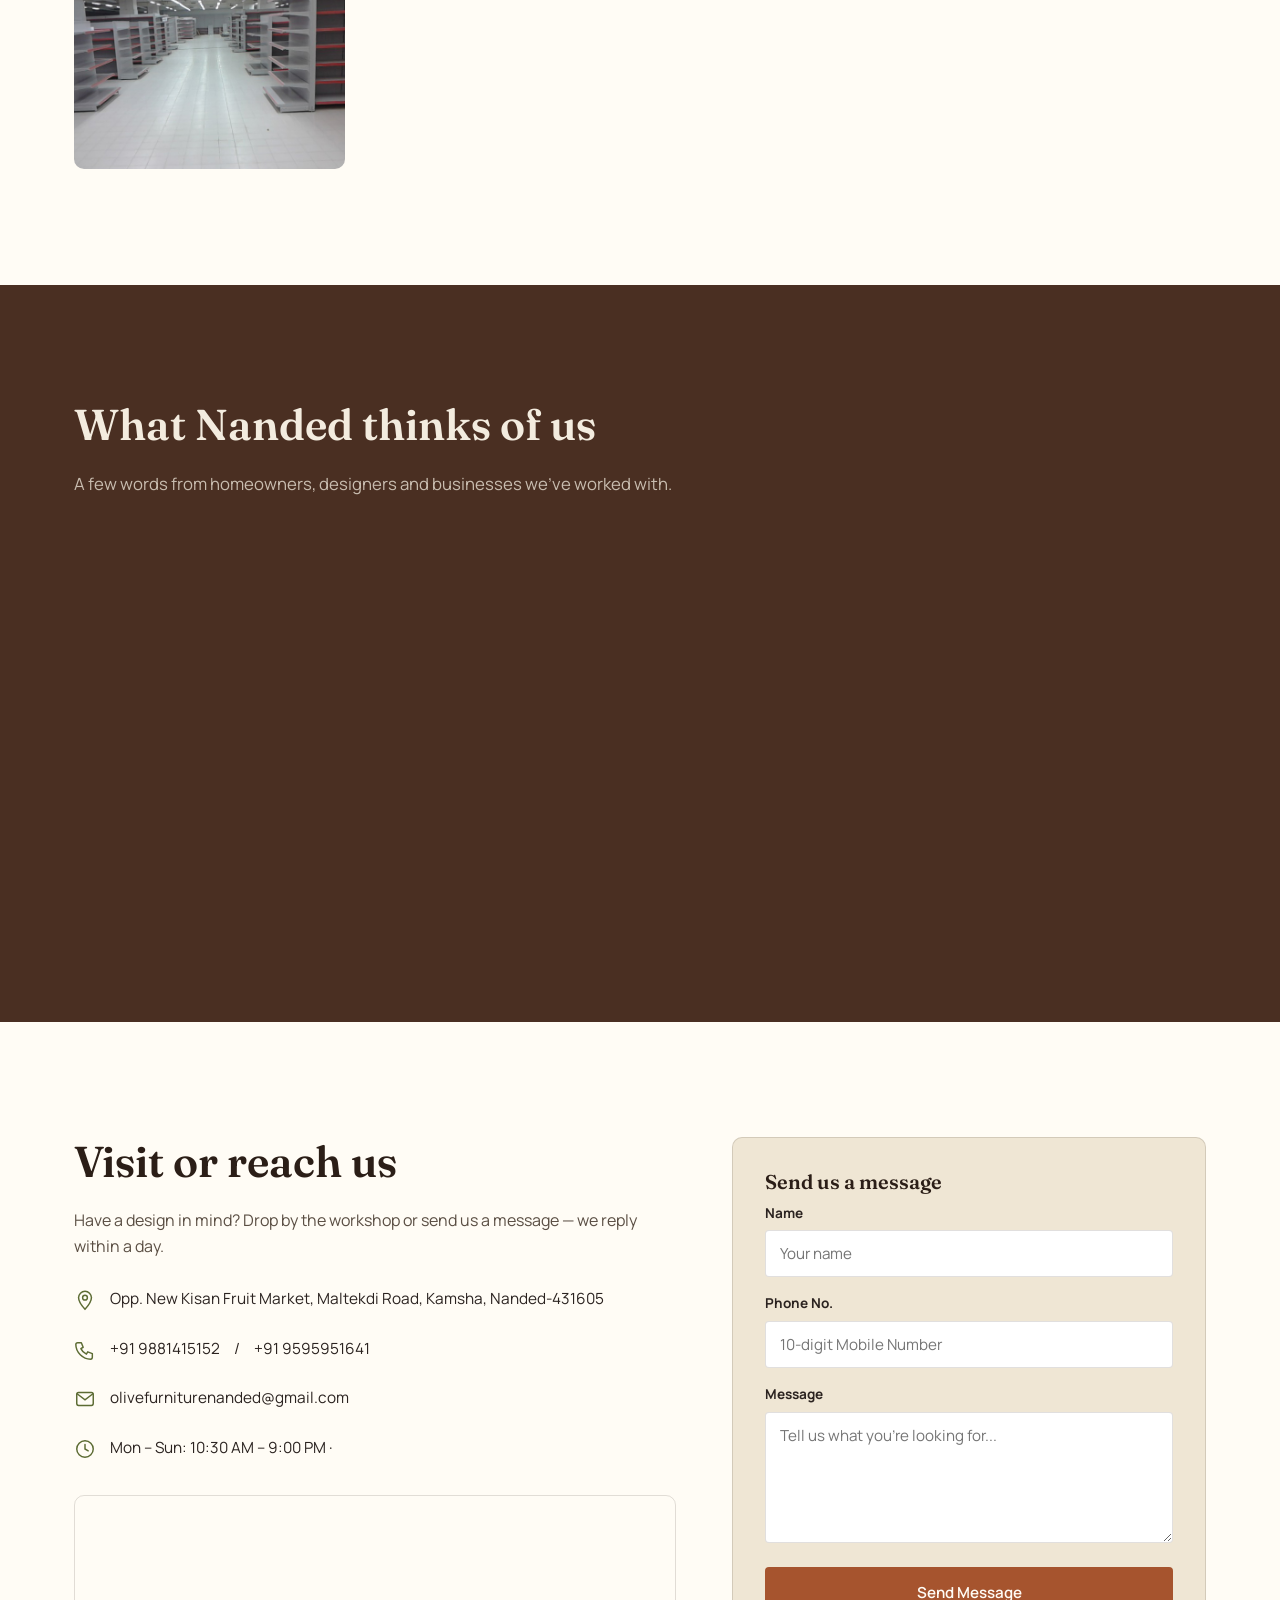
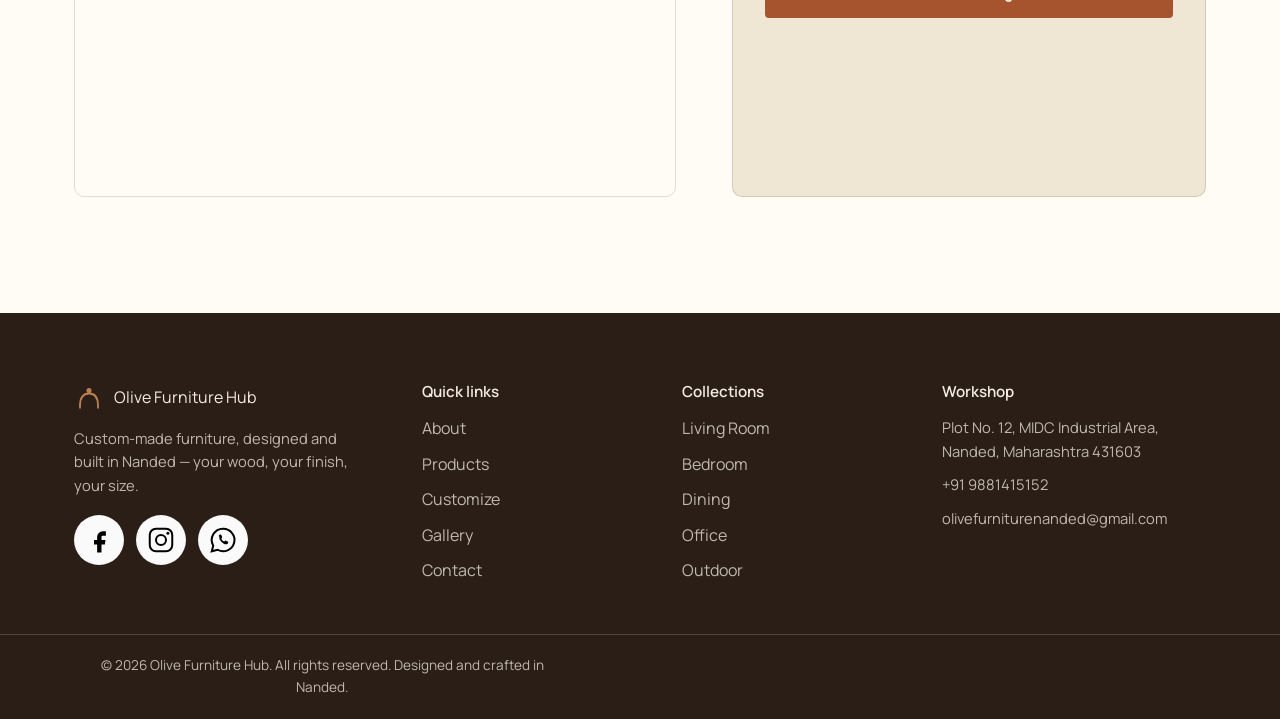
==== commit 30e1f3fd: "Update index.html" ====
--- a/index.html
+++ b/index.html
@@ -132,7 +132,7 @@
   <section class="about" id="about">
     <div class="container about-grid">
       <div class="about-media" data-reveal>
-        <img src="/image/shop-photo.png" alt="Craftsmen working at the Olive Furniture Hub workshop in Nanded" loading="lazy">
+        <img src="image/shop-photo.png" alt="Craftsmen working at the Olive Furniture Hub workshop in Nanded" loading="lazy">
         <div class="about-stat-card">
           <span class="stat-number" data-count="12">0</span><span class="stat-suffix">+</span>
           <span class="stat-label">Years crafting furniture</span>
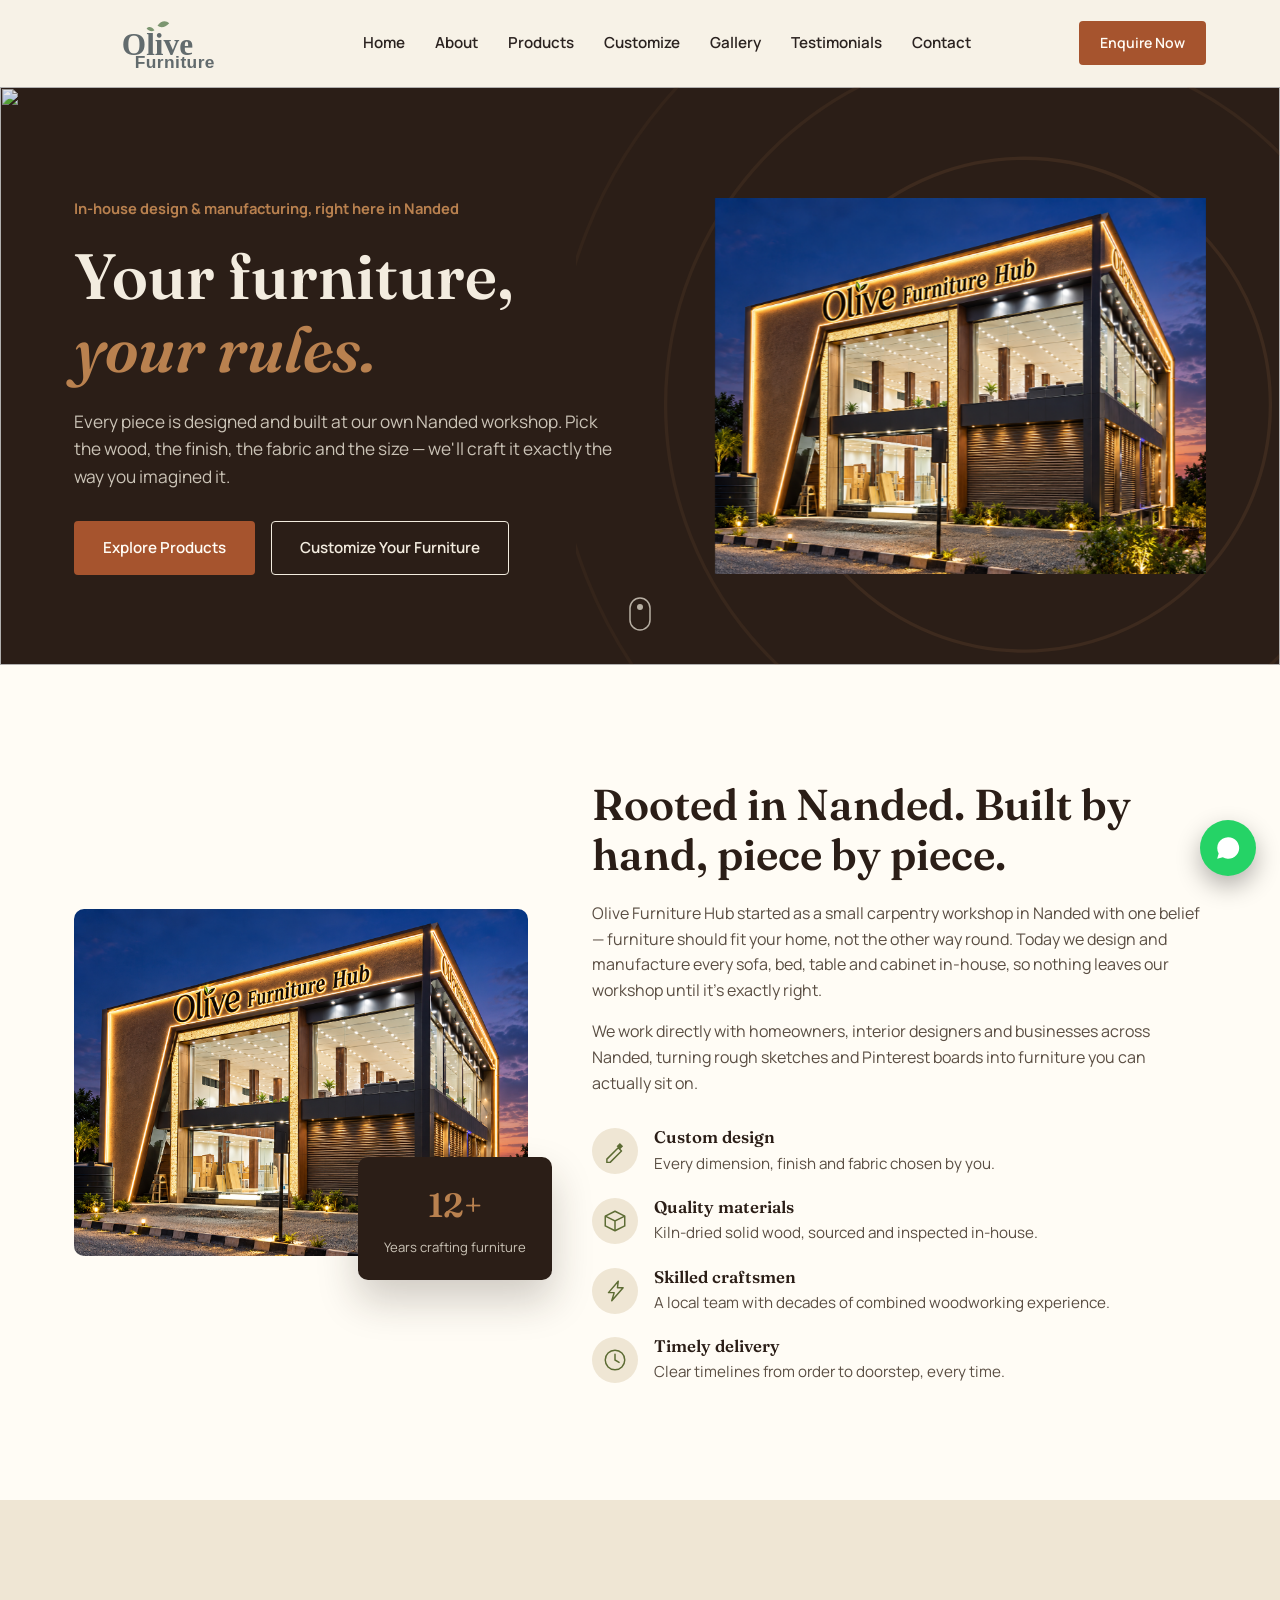
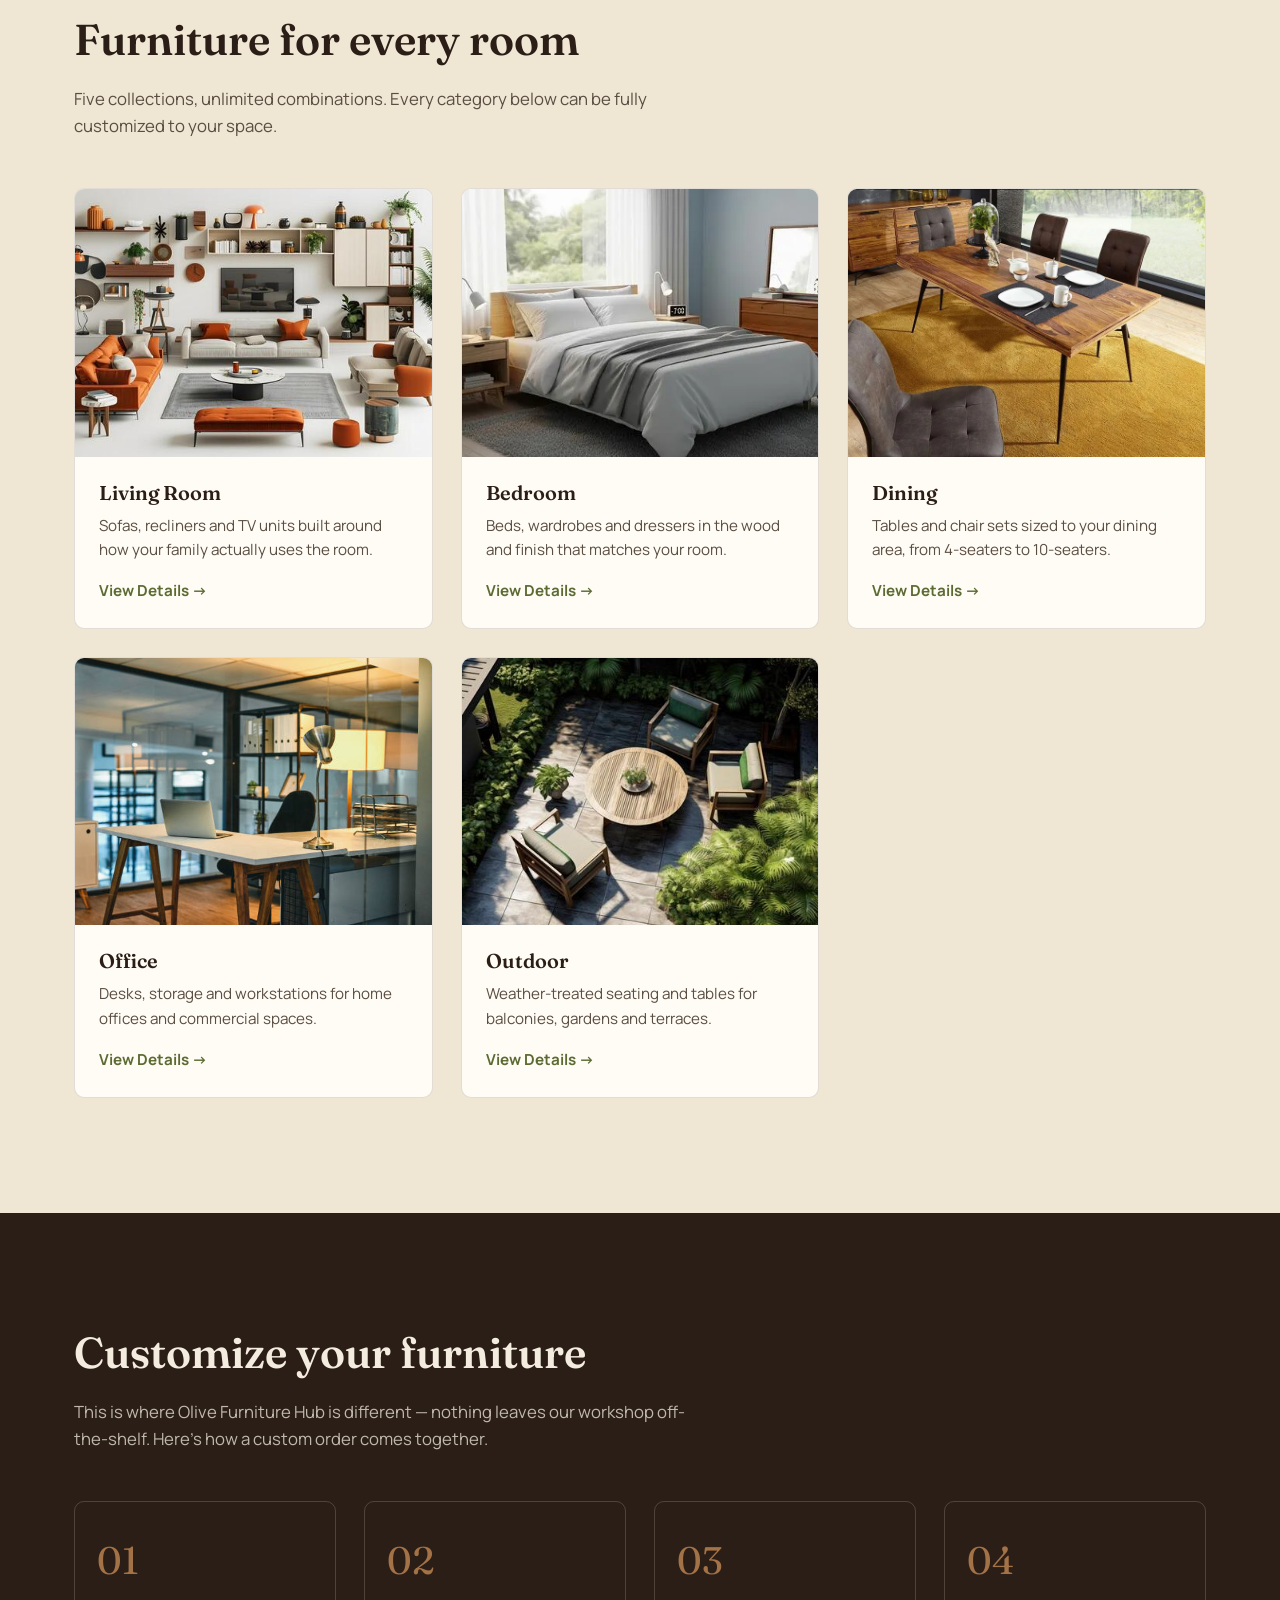
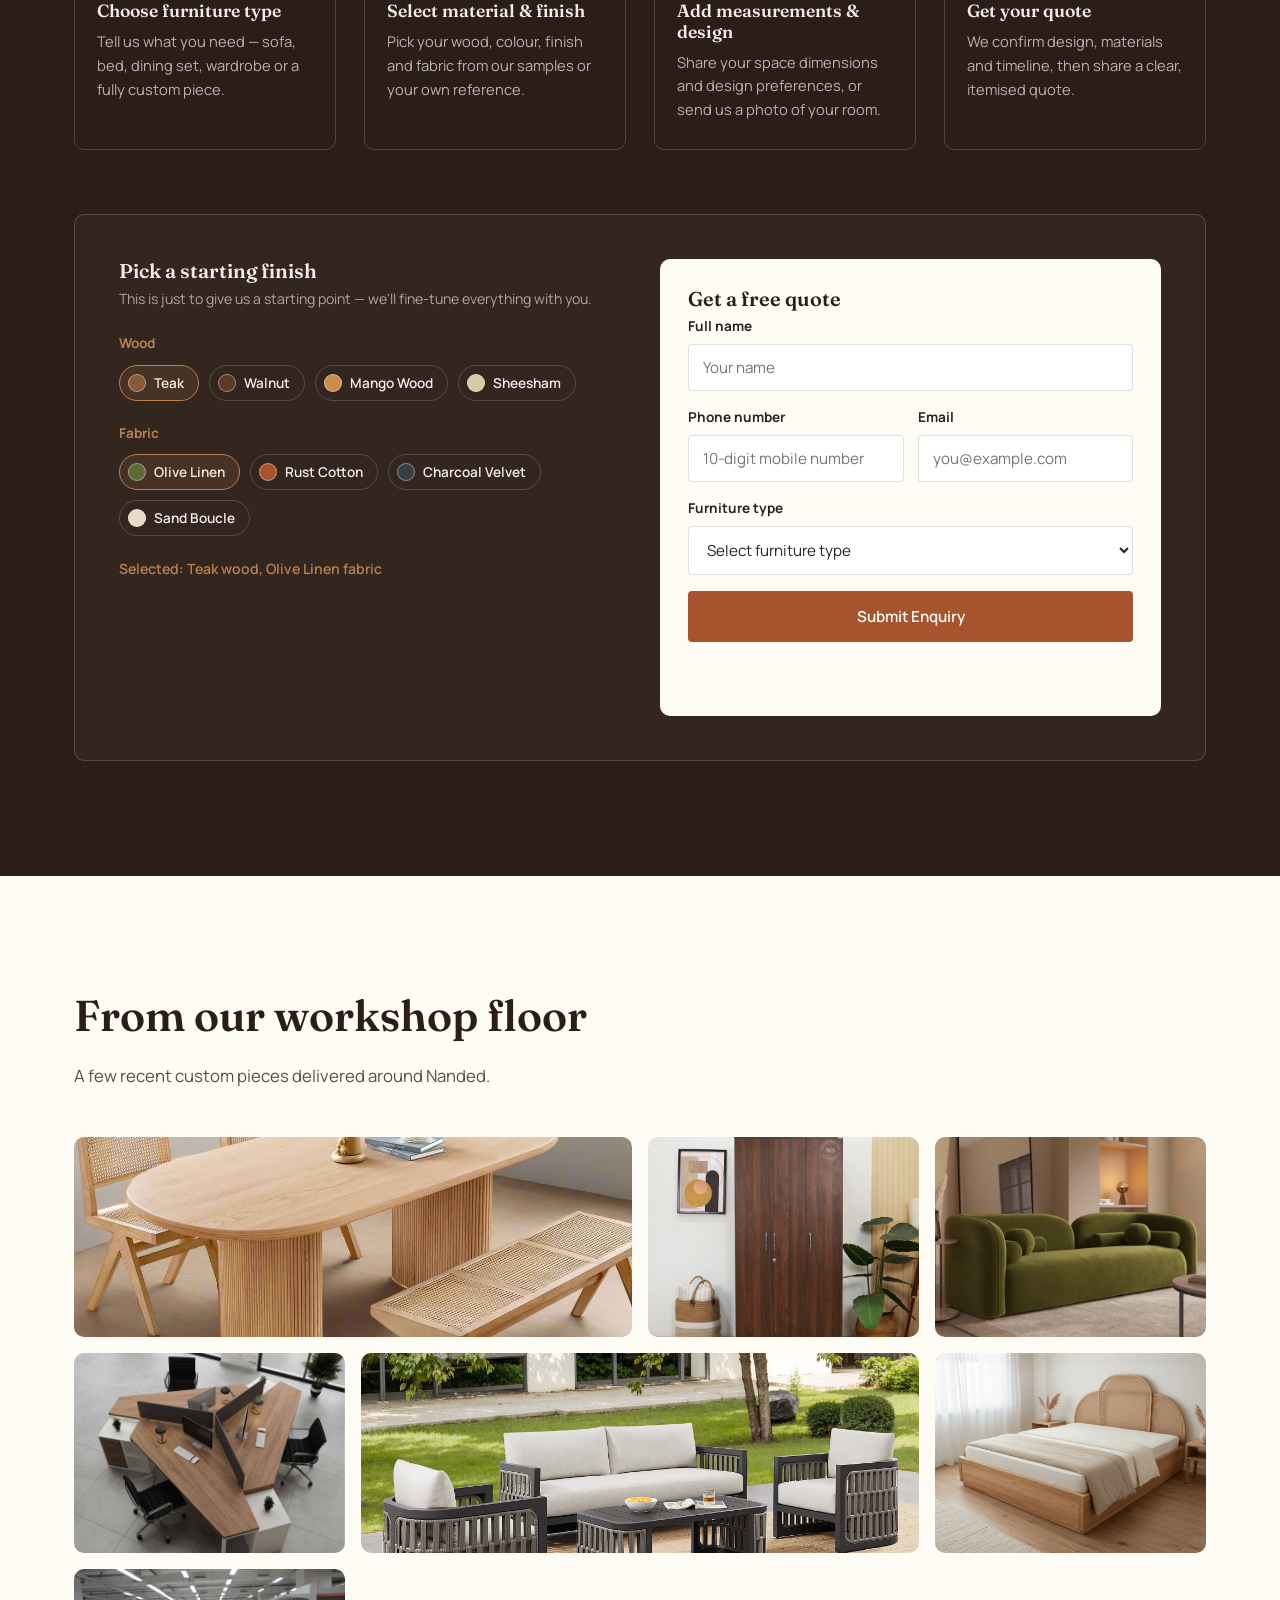
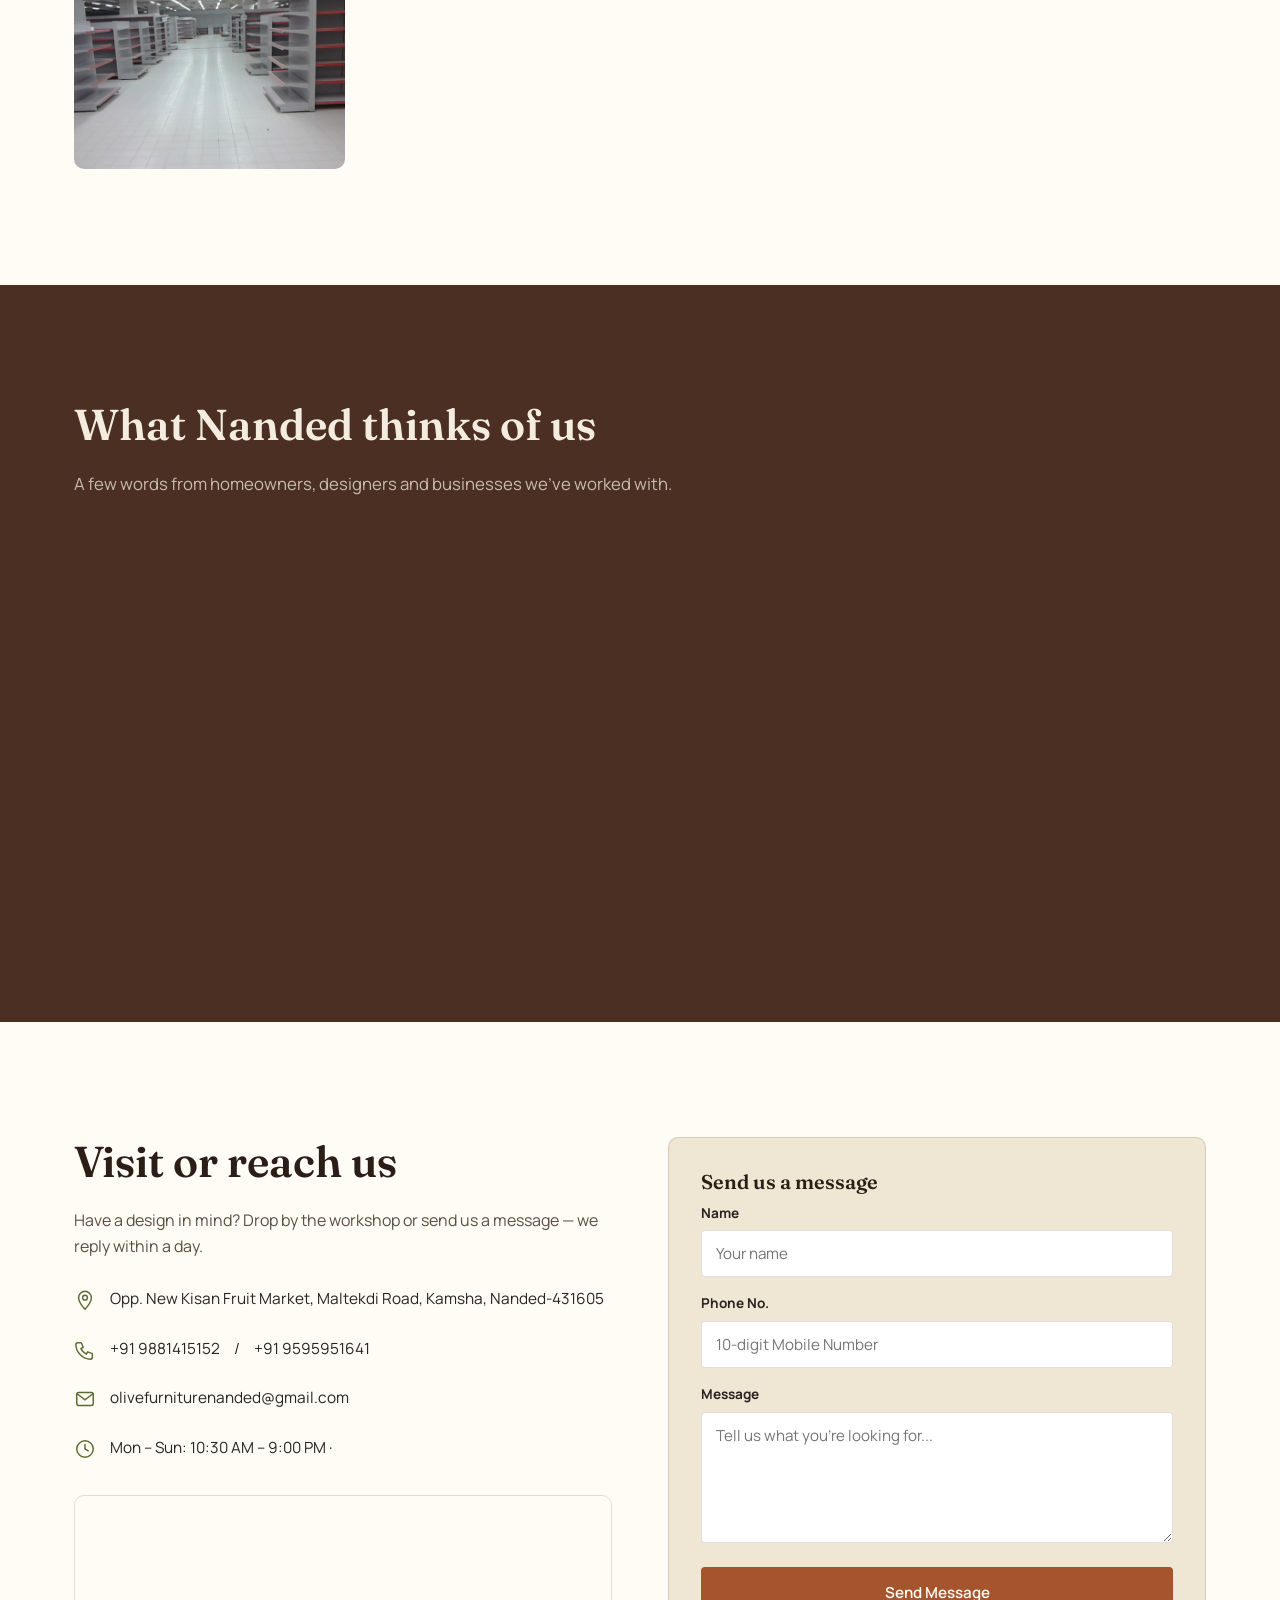
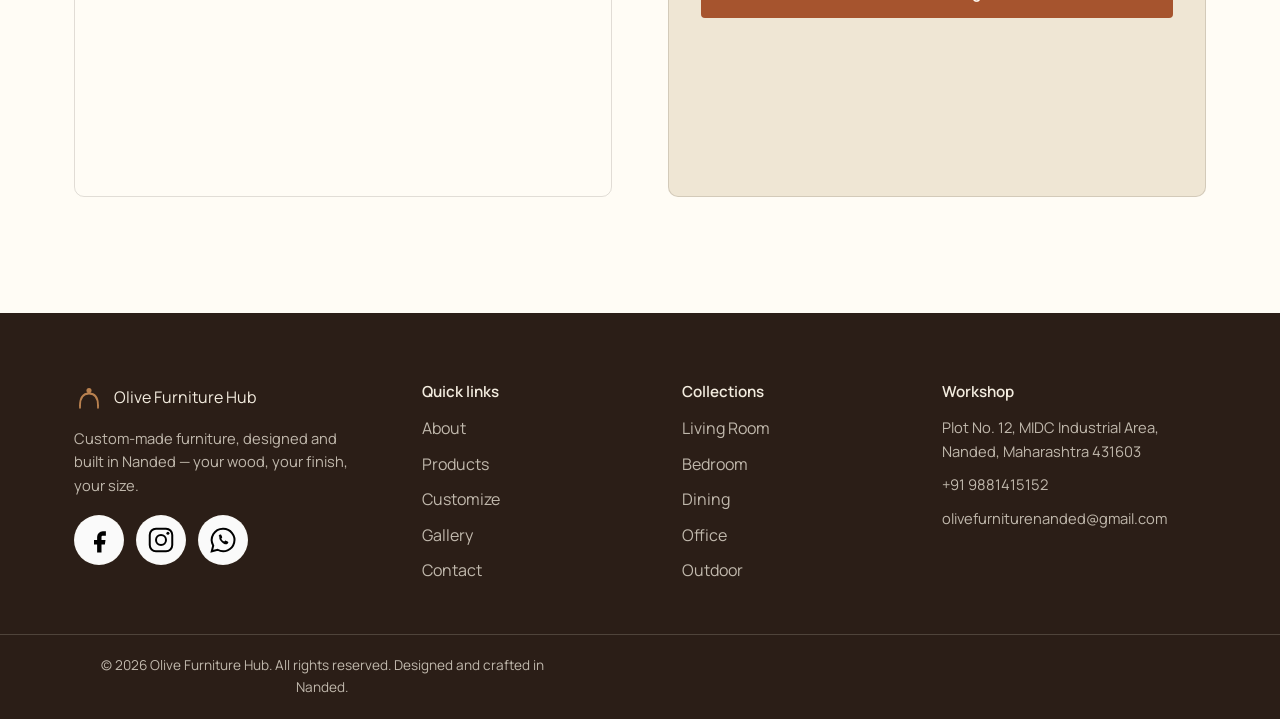
==== commit d93c5219: "Add files via upload" ====
--- a/index.html
+++ b/index.html
@@ -132,7 +132,7 @@
   <section class="about" id="about">
     <div class="container about-grid">
       <div class="about-media" data-reveal>
-        <img src="image/shop-photo.png" alt="Craftsmen working at the Olive Furniture Hub workshop in Nanded" loading="lazy">
+        <img src="/image/shop-photo.png" alt="Craftsmen working at the Olive Furniture Hub workshop in Nanded" loading="lazy">
         <div class="about-stat-card">
           <span class="stat-number" data-count="12">0</span><span class="stat-suffix">+</span>
           <span class="stat-label">Years crafting furniture</span>
@@ -433,7 +433,7 @@
         </ul>
 
         <div class="map-embed">
-          <iframe src="https://www.google.com/maps/embed?pb=!1m18!1m12!1m3!1d3768.3905339121243!2d77.34354177433642!3d19.178137648759865!2m3!1f0!2f0!3f0!3m2!1i1024!2i768!4f13.1!3m3!1m2!1s0x3bd1d700284fc1b5%3A0xa8c2c66d99af30bd!2sOLIVE%20FURNITURE%20HUB!5e0!3m2!1sen!2sus!4v1788777095769!5m2!1sen!2sus" width="600" height="300" style="border:0;" allowfullscreen="" loading="lazy" referrerpolicy="strict-origin-when-cross-origin"></iframe>
+          <iframe src="https://www.google.com/maps/embed?pb=!1m18!1m12!1m3!1d3768.3905339121243!2d77.34354177433642!3d19.178137648759865!2m3!1f0!2f0!3f0!3m2!1i1024!2i768!4f13.1!3m3!1m2!1s0x3bd1d700284fc1b5%3A0xa8c2c66d99af30bd!2sOLIVE%20FURNITURE%20HUB!5e0!3m2!1sen!2sus!4v1788777095769!5m2!1sen!2sus" width="100%" height="300" style="border:0;" allowfullscreen="" loading="lazy" referrerpolicy="strict-origin-when-cross-origin"></iframe>
         </div>
       </div>
 
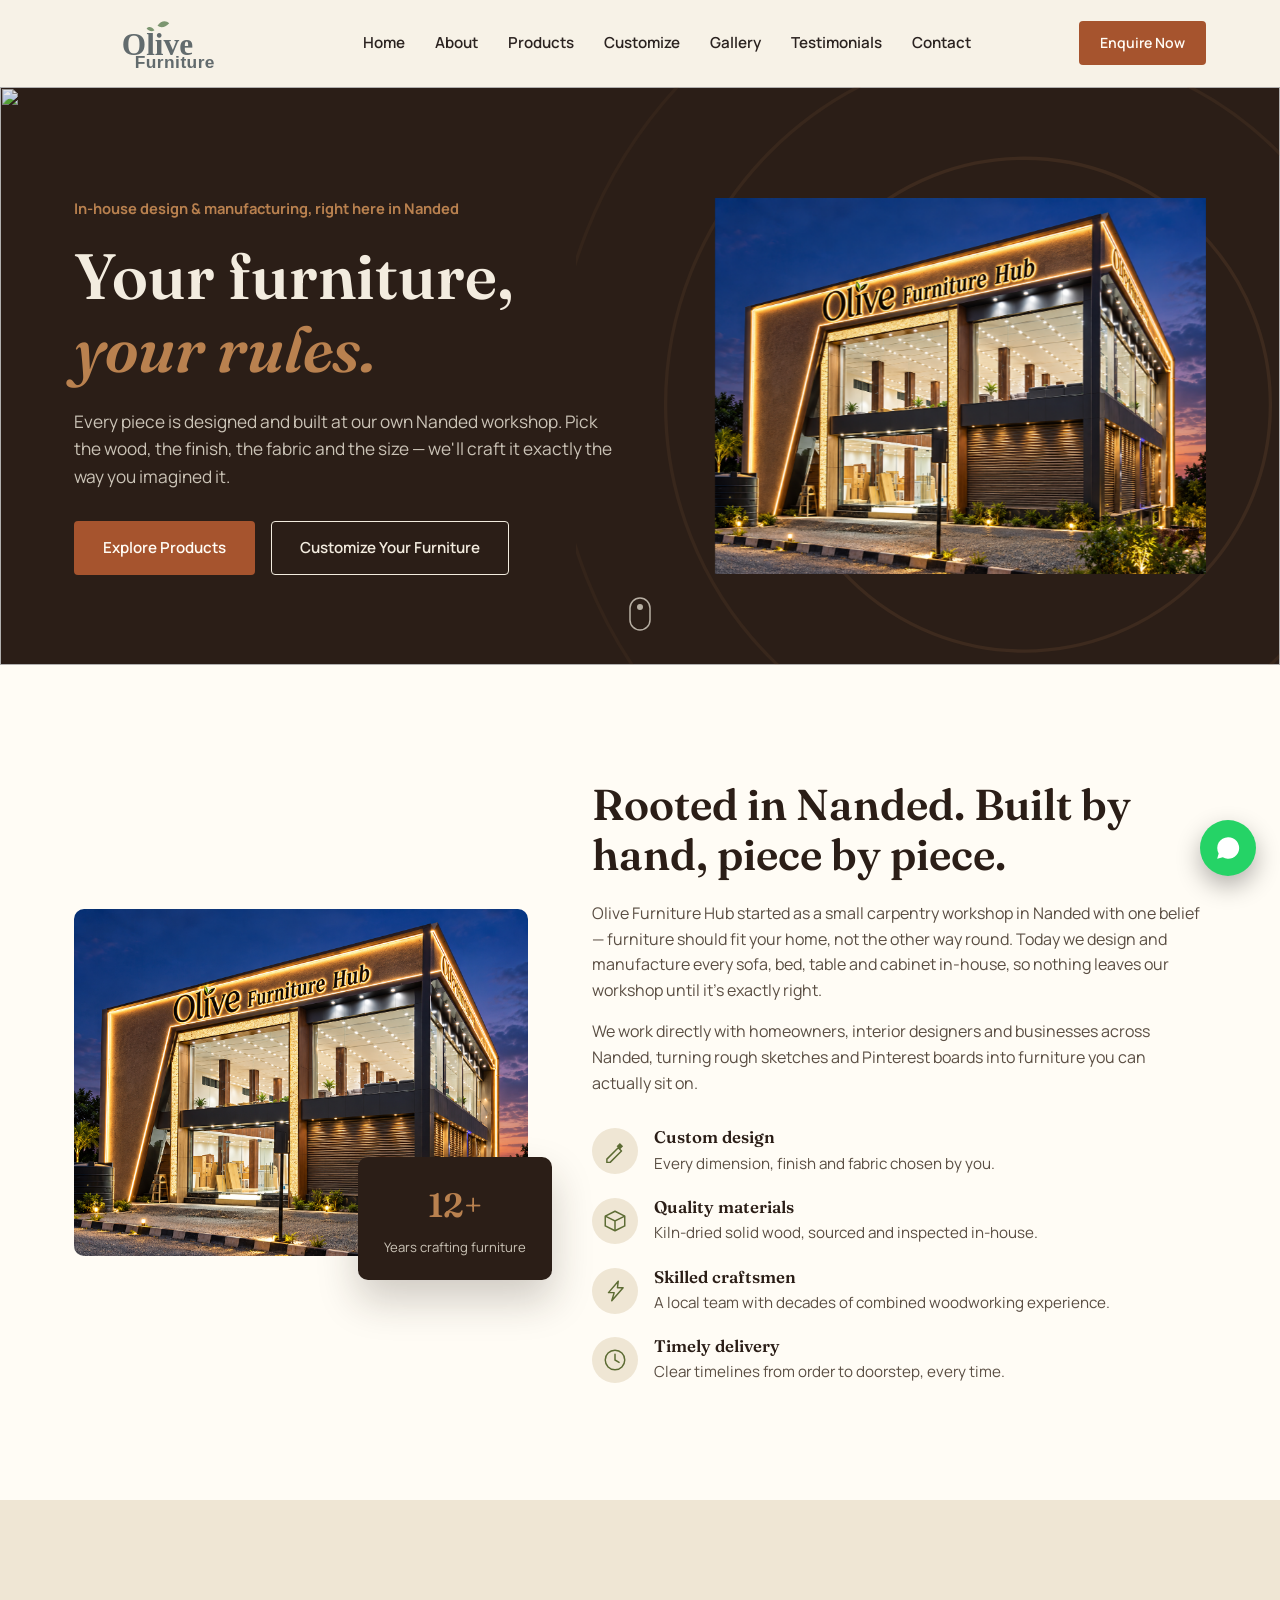
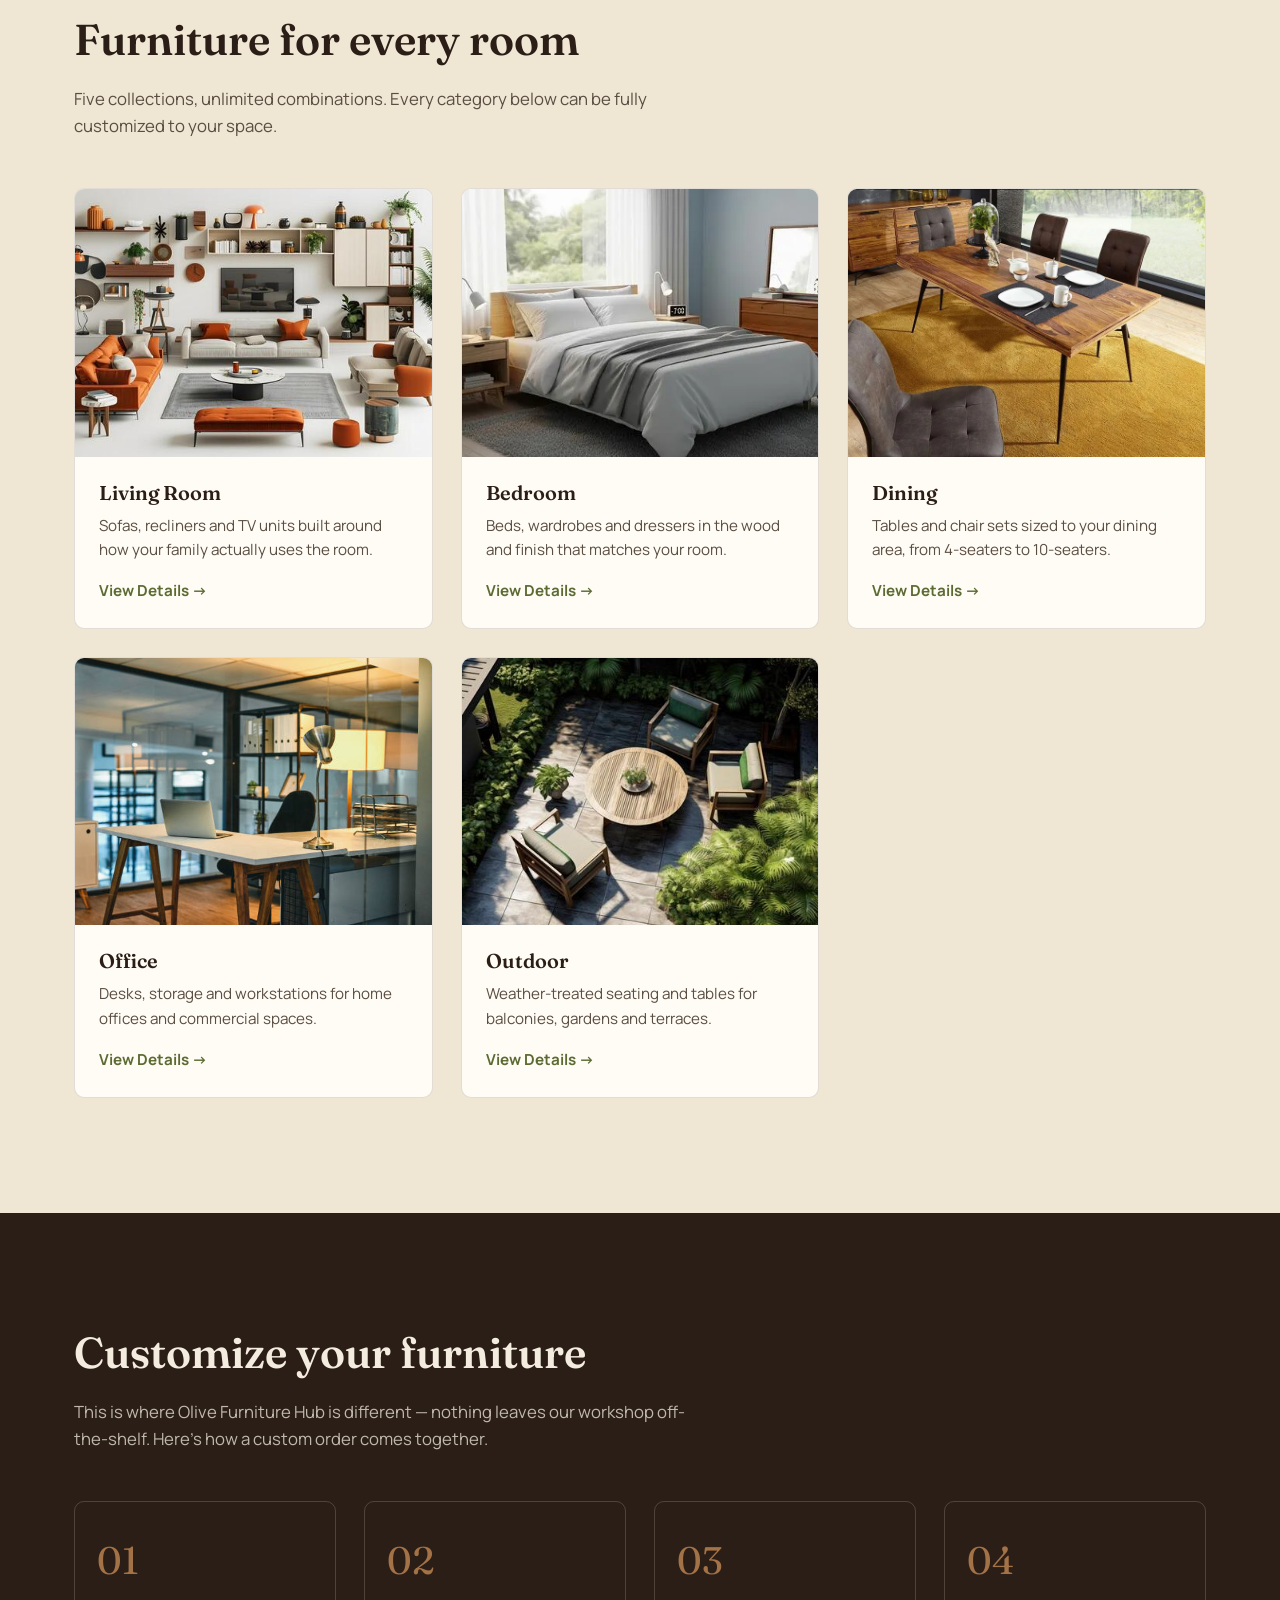
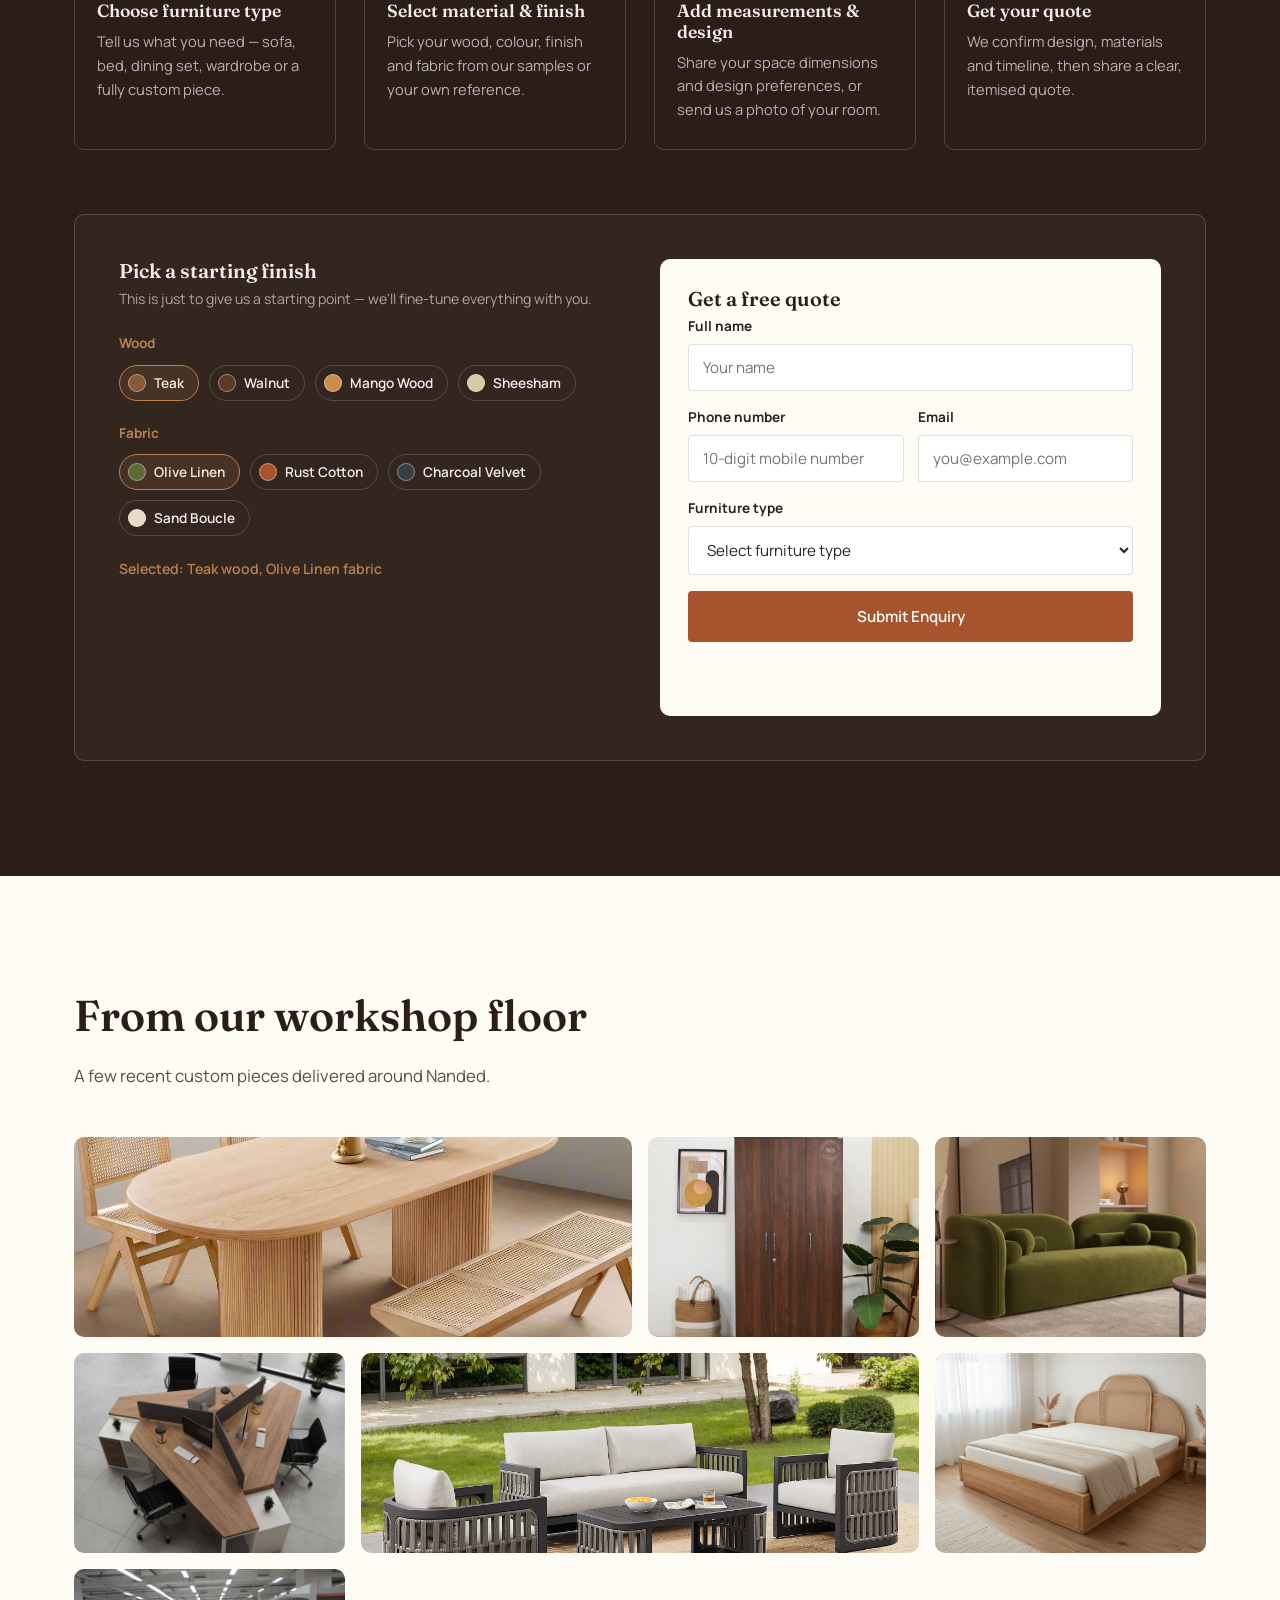
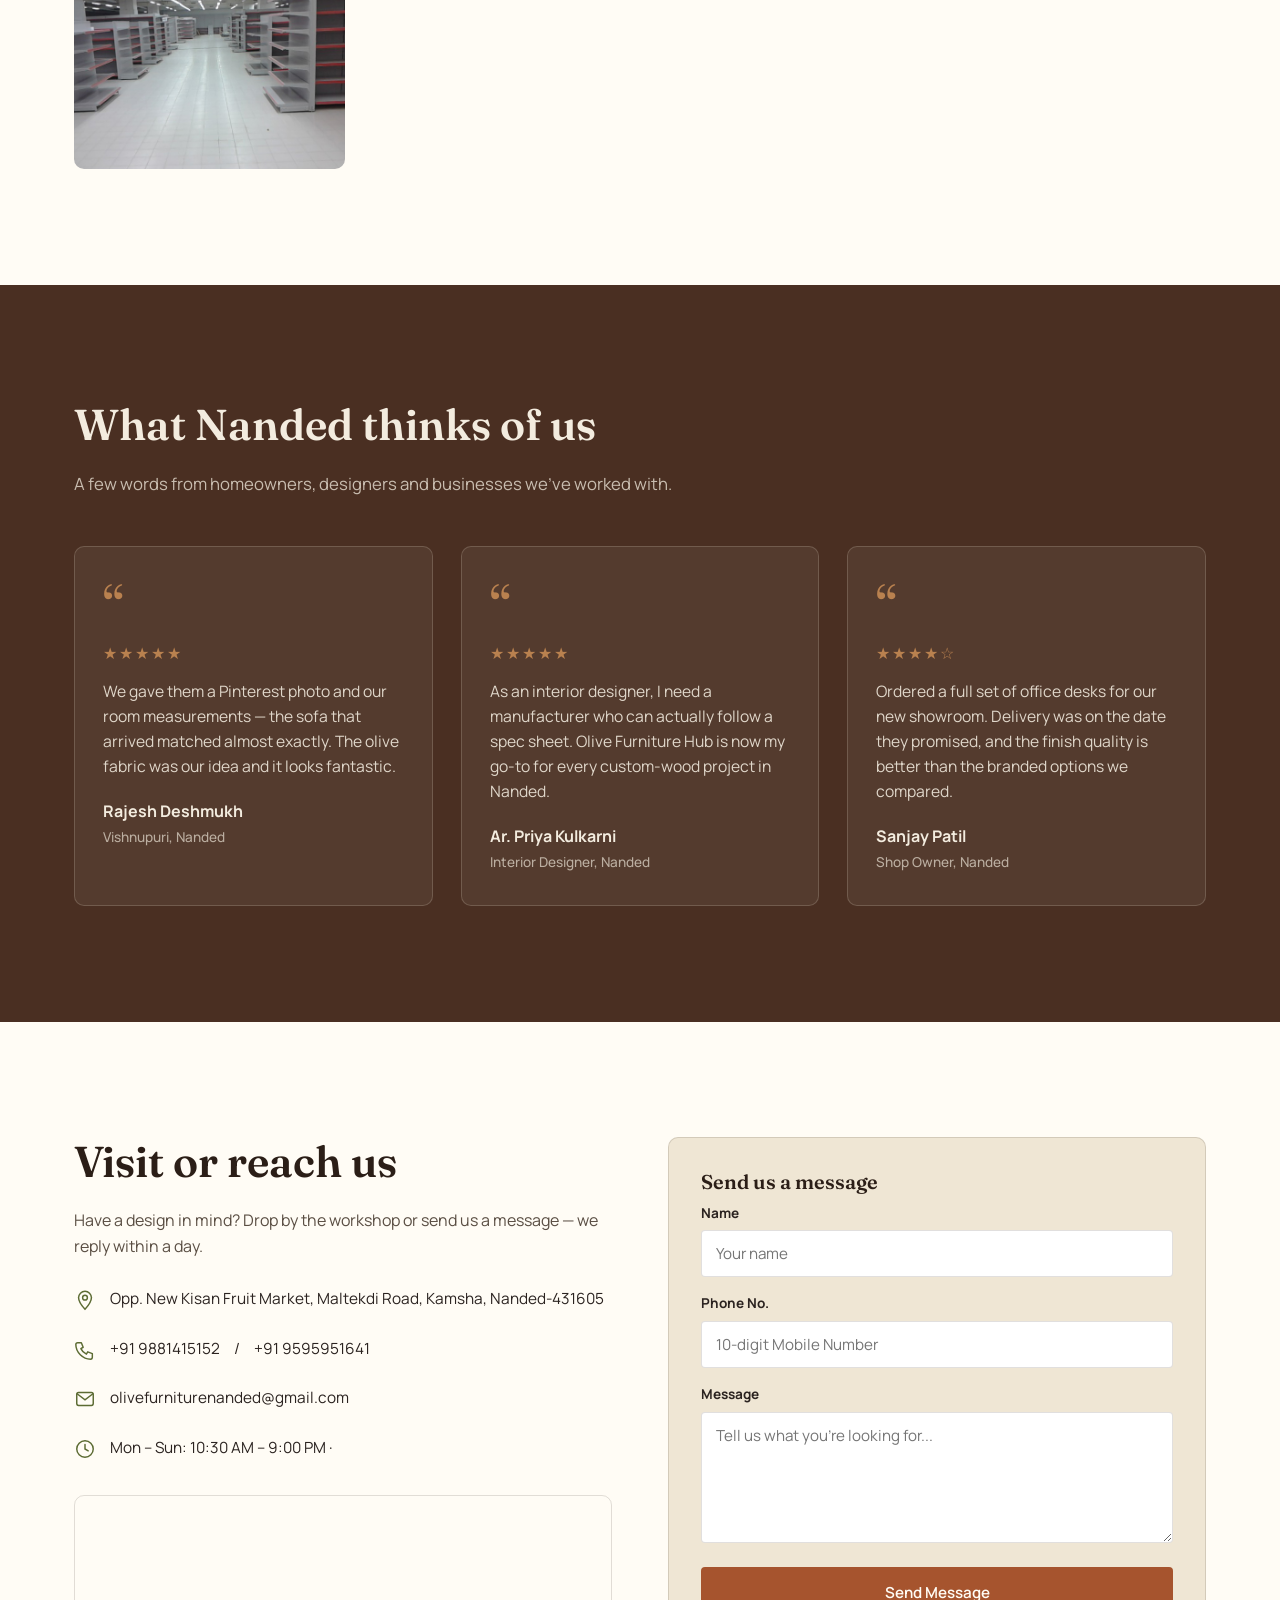
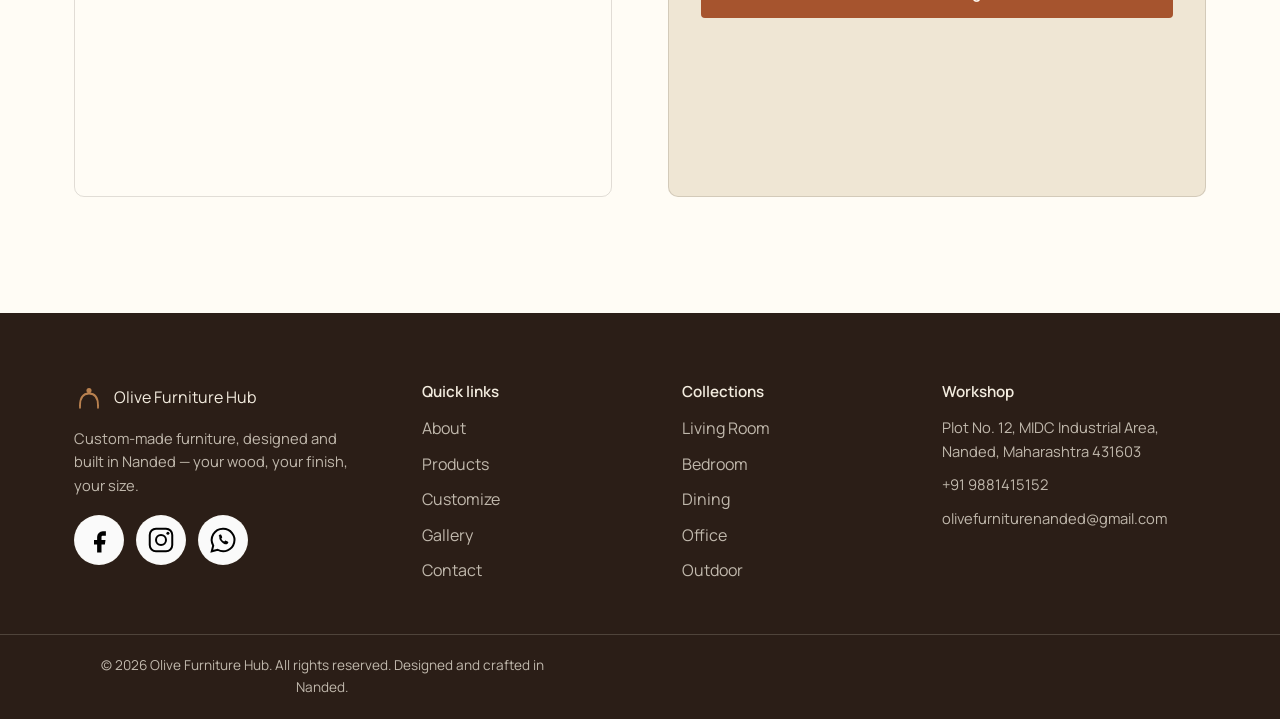
==== commit 07112a14: "Update index.html" ====
--- a/index.html
+++ b/index.html
@@ -132,7 +132,7 @@
   <section class="about" id="about">
     <div class="container about-grid">
       <div class="about-media" data-reveal>
-        <img src="/image/shop-photo.png" alt="Craftsmen working at the Olive Furniture Hub workshop in Nanded" loading="lazy">
+        <img src="image/shop-photo.png" alt="Craftsmen working at the Olive Furniture Hub workshop in Nanded" loading="lazy">
         <div class="about-stat-card">
           <span class="stat-number" data-count="12">0</span><span class="stat-suffix">+</span>
           <span class="stat-label">Years crafting furniture</span>
